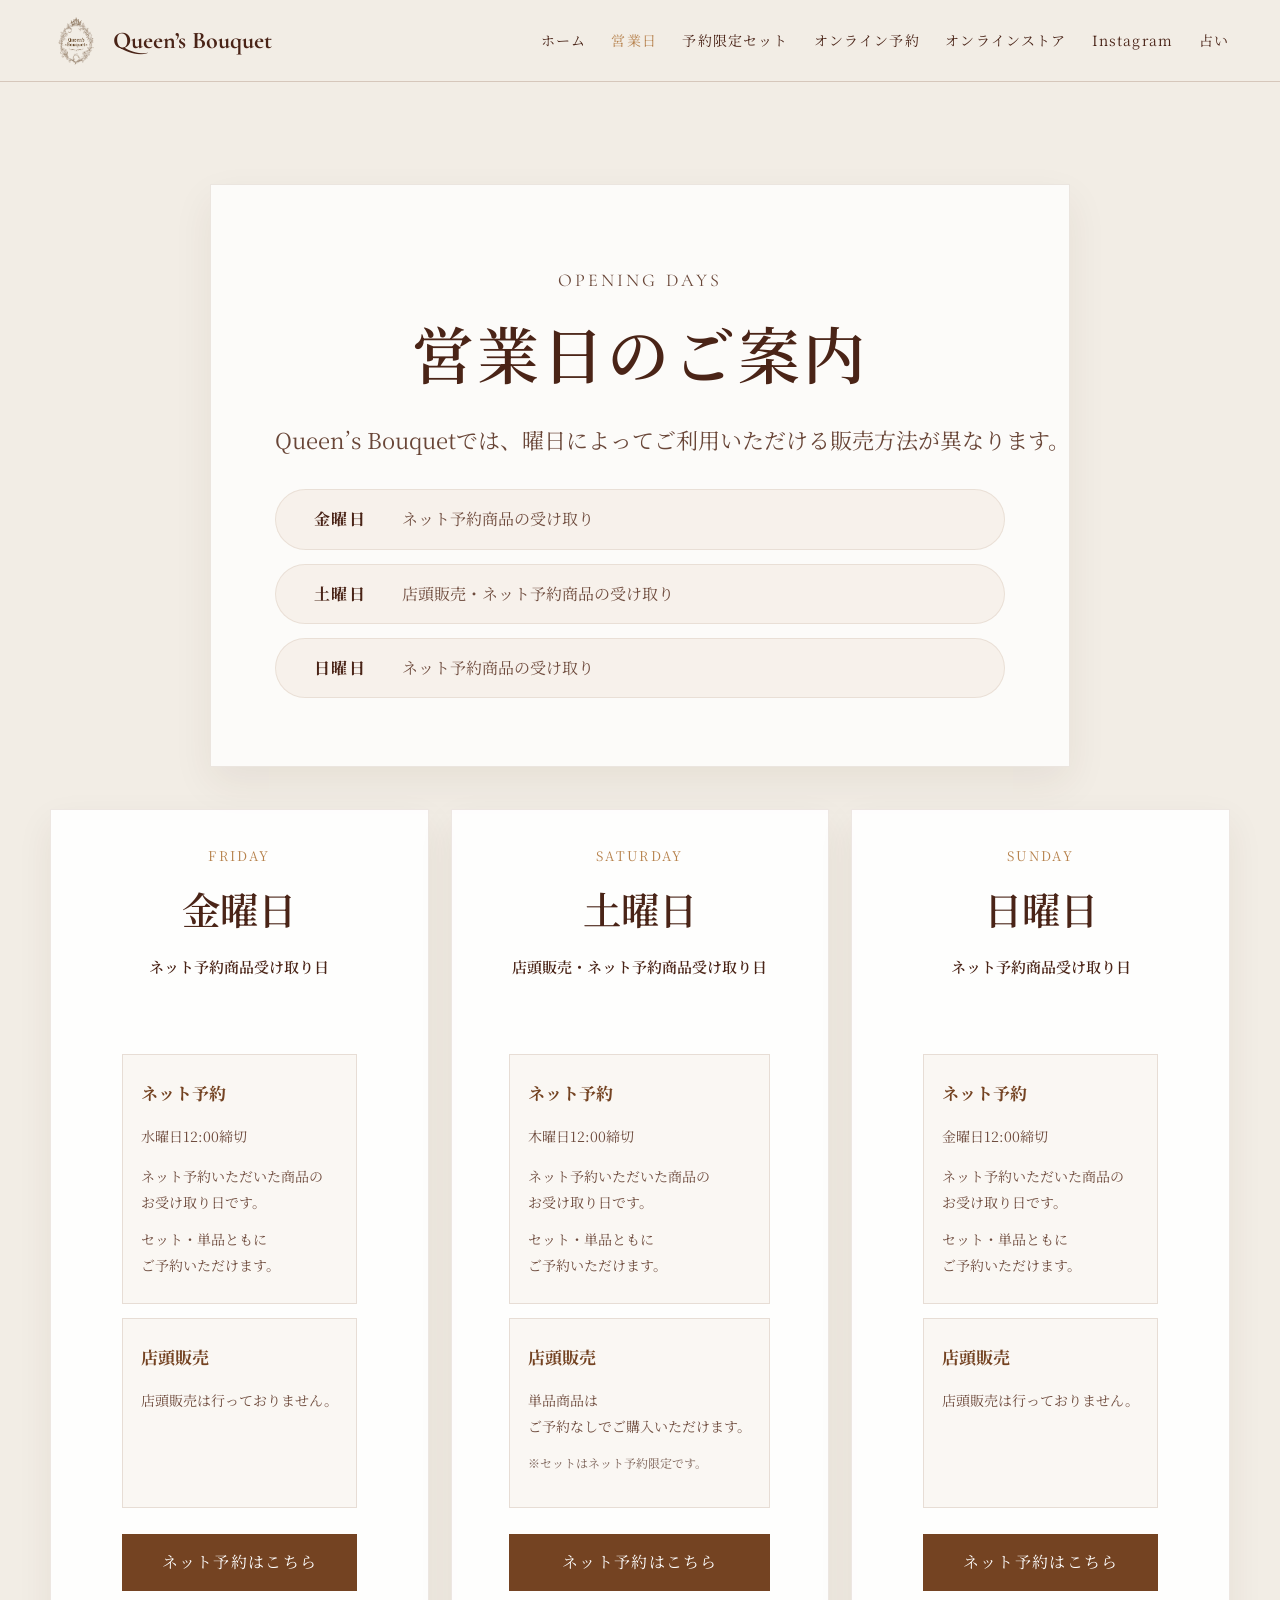
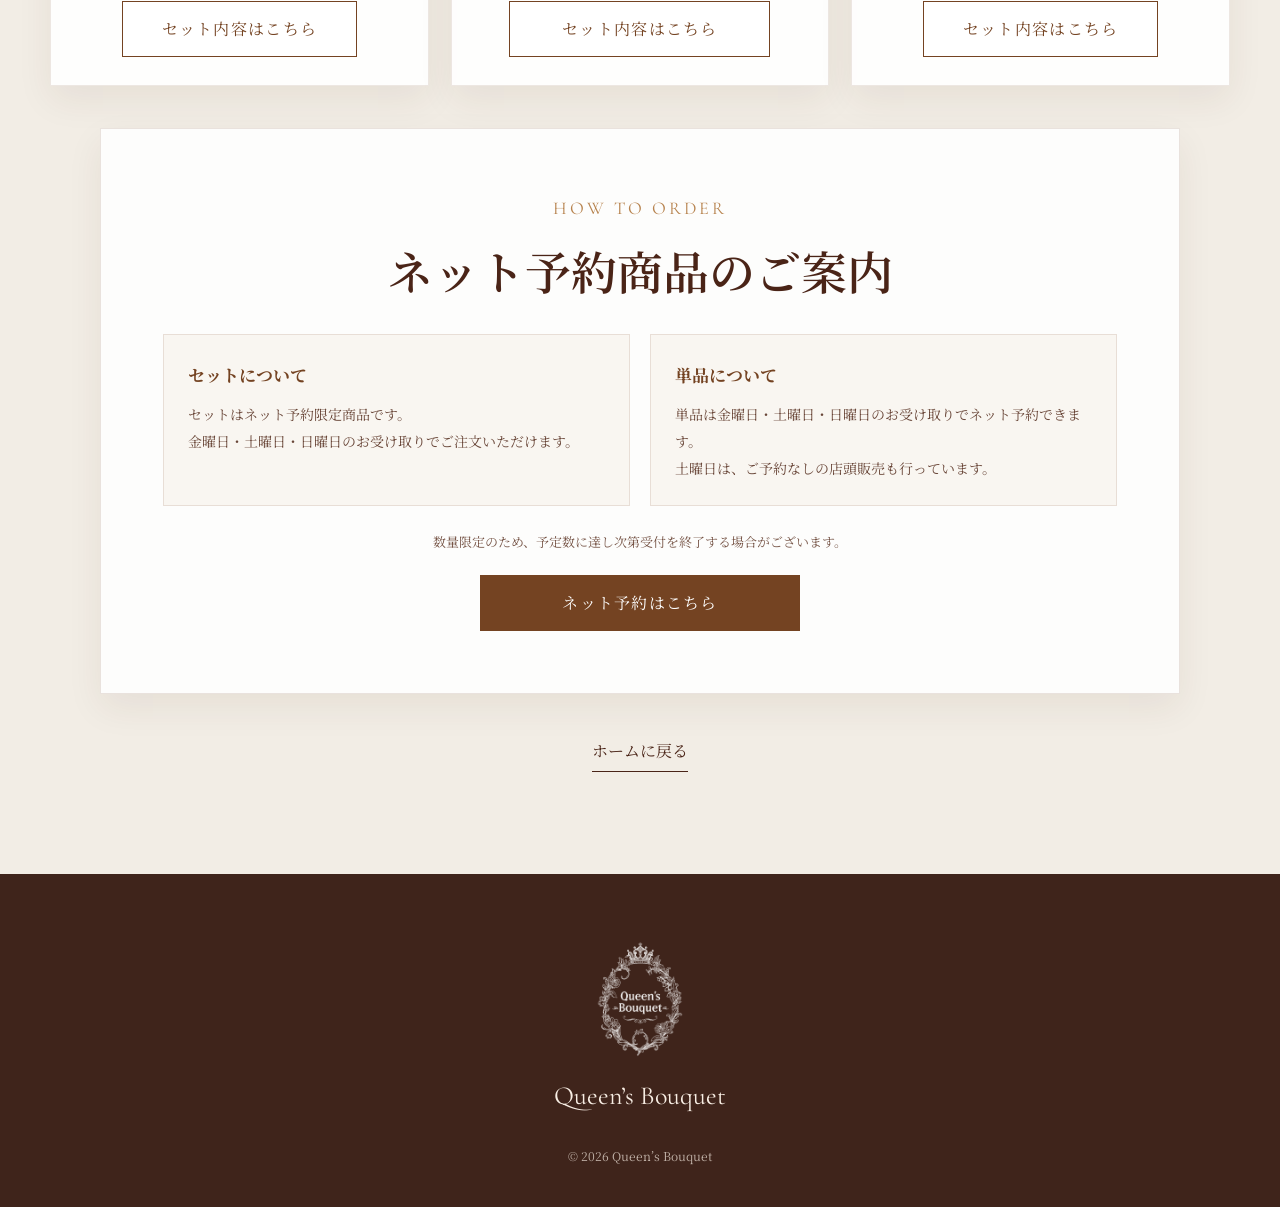
==== business-days.html @ 3c0efb42 "Fix reservation deadlines by day" ====
<!doctype html>
<html lang="ja">
<head>
  <meta charset="utf-8">
  <meta name="viewport" content="width=device-width, initial-scale=1">
  <meta
    name="description"
    content="Queen’s Bouquetの営業日と、曜日ごとの店頭販売・ネット予約商品受け取り方法をご案内します。"
  >
  <title>営業日のご案内｜Queen’s Bouquet</title>

  <link rel="preconnect" href="https://fonts.googleapis.com">
  <link rel="preconnect" href="https://fonts.gstatic.com" crossorigin>
  <link
    href="https://fonts.googleapis.com/css2?family=Cormorant+Garamond:wght@500;600;700&family=Noto+Serif+JP:wght@400;500;600&display=swap"
    rel="stylesheet"
  >
  <link rel="stylesheet" href="style.css">
</head>

<body>
  <header class="site-header">
    <a class="brand" href="index.html#home" aria-label="Queen's Bouquet ホーム">
      <img src="assets/logo.png" alt="Queen's Bouquet ロゴ">
      <span>Queen’s Bouquet</span>
    </a>

    <button
      class="menu-button"
      type="button"
      aria-label="メニューを開く"
      aria-expanded="false"
    >
      <span></span>
      <span></span>
      <span></span>
    </button>

    <nav class="main-nav" aria-label="メインメニュー">
      <a href="index.html#home">ホーム</a>
      <a href="business-days.html" aria-current="page">営業日</a>
      <a href="reservation.html">予約限定セット</a>
      <a href="https://queens-bouquet.take-eats.jp/" target="_blank" rel="noopener">オンライン予約</a>
      <a href="https://queensbouquet.stores.jp/" target="_blank" rel="noopener">オンラインストア</a>
      <a href="https://www.instagram.com/queens__bouquet/" target="_blank" rel="noopener">Instagram</a>
      <a href="index.html#fortune">占い</a>
    </nav>
  </header>

  <main class="business-page business-page-final">
    <section class="business-hero section-shell reveal">
      <p class="eyebrow">Opening Days</p>
      <h1>営業日のご案内</h1>

      <p class="business-lead business-lead-final">
        Queen’s Bouquetでは、曜日によってご利用いただける販売方法が異なります。
      </p>

      <div class="business-overview business-overview-final">
        <p>
          <strong>金曜日</strong>
          <span>ネット予約商品の受け取り</span>
        </p>
        <p>
          <strong>土曜日</strong>
          <span>店頭販売・ネット予約商品の受け取り</span>
        </p>
        <p>
          <strong>日曜日</strong>
          <span>ネット予約商品の受け取り</span>
        </p>
      </div>
    </section>

    <section class="business-cards business-cards-final section-shell">
      <article class="business-card business-card-final reveal">
        <div class="business-card-heading">
          <p class="business-day">FRIDAY</p>
          <h2>金曜日</h2>
          <p class="business-type business-type-final">ネット予約商品受け取り日</p>
        </div>

        <div class="business-card-content">
          <div class="business-method-box">
            <strong>ネット予約</strong>
            <p class="business-box-deadline">水曜日12:00締切</p>
            <p>
              ネット予約いただいた商品の<br>
              お受け取り日です。
            </p>
            <p>
              セット・単品ともに<br>
              ご予約いただけます。
            </p>
          </div>

          <div class="business-method-box">
            <strong>店頭販売</strong>
            <p>店頭販売は行っておりません。</p>
          </div>
        </div>

        <div class="business-card-buttons">
          <a class="button" href="https://queens-bouquet.take-eats.jp/" target="_blank" rel="noopener">
            ネット予約はこちら
          </a>
          <a class="button button-secondary" href="reservation.html">
            セット内容はこちら
          </a>
        </div>
      </article>

      <article class="business-card business-card-final reveal">
        <div class="business-card-heading">
          <p class="business-day">SATURDAY</p>
          <h2>土曜日</h2>
          <p class="business-type business-type-final">店頭販売・ネット予約商品受け取り日</p>
        </div>

        <div class="business-card-content">
          <div class="business-method-box">
            <strong>ネット予約</strong>
            <p class="business-box-deadline">木曜日12:00締切</p>
            <p>
              ネット予約いただいた商品の<br>
              お受け取り日です。
            </p>
            <p>
              セット・単品ともに<br>
              ご予約いただけます。
            </p>
          </div>

          <div class="business-method-box">
            <strong>店頭販売</strong>
            <p>
              単品商品は<br>
              ご予約なしでご購入いただけます。
            </p>
            <p class="business-method-note">※セットはネット予約限定です。</p>
          </div>
        </div>

        <div class="business-card-buttons">
          <a class="button" href="https://queens-bouquet.take-eats.jp/" target="_blank" rel="noopener">
            ネット予約はこちら
          </a>
          <a class="button button-secondary" href="reservation.html">
            セット内容はこちら
          </a>
        </div>
      </article>

      <article class="business-card business-card-final reveal">
        <div class="business-card-heading">
          <p class="business-day">SUNDAY</p>
          <h2>日曜日</h2>
          <p class="business-type business-type-final">ネット予約商品受け取り日</p>
        </div>

        <div class="business-card-content">
          <div class="business-method-box">
            <strong>ネット予約</strong>
            <p class="business-box-deadline">金曜日12:00締切</p>
            <p>
              ネット予約いただいた商品の<br>
              お受け取り日です。
            </p>
            <p>
              セット・単品ともに<br>
              ご予約いただけます。
            </p>
          </div>

          <div class="business-method-box">
            <strong>店頭販売</strong>
            <p>店頭販売は行っておりません。</p>
          </div>
        </div>

        <div class="business-card-buttons">
          <a class="button" href="https://queens-bouquet.take-eats.jp/" target="_blank" rel="noopener">
            ネット予約はこちら
          </a>
          <a class="button button-secondary" href="reservation.html">
            セット内容はこちら
          </a>
        </div>
      </article>
    </section>

    <section class="business-guide section-shell reveal">
      <div class="business-guide-heading">
        <p class="eyebrow">How to Order</p>
        <h2>ネット予約商品のご案内</h2>
      </div>

      <div class="business-guide-grid">
        <div>
          <strong>セットについて</strong>
          <p>
            セットはネット予約限定商品です。<br>
            金曜日・土曜日・日曜日のお受け取りでご注文いただけます。
          </p>
        </div>

        <div>
          <strong>単品について</strong>
          <p>
            単品は金曜日・土曜日・日曜日のお受け取りでネット予約できます。<br>
            土曜日は、ご予約なしの店頭販売も行っています。
          </p>
        </div>
      </div>

      <p class="business-guide-note">
        数量限定のため、予定数に達し次第受付を終了する場合がございます。
      </p>

      <a class="button" href="https://queens-bouquet.take-eats.jp/" target="_blank" rel="noopener">
        ネット予約はこちら
      </a>
    </section>

    <div class="back-home section-shell">
      <a href="index.html#home">ホームに戻る</a>
    </div>
  </main>

  <footer>
    <img src="assets/logo.png" alt="" aria-hidden="true">
    <p>Queen’s Bouquet</p>
    <p class="copyright">© <span id="year"></span> Queen’s Bouquet</p>
  </footer>

  <script src="script.js"></script>
</body>
</html>
---- style.css ----
:root {
  --ink: #4a2417;
  --brown: #744322;
  --gold: #b7834e;
  --cream: #fbf7f0;
  --page: #F2EDE5;
  --rose: #dba596;
  --blue: #6d8290;
  --line: rgba(116, 67, 34, .22);
  --shadow: 0 18px 45px rgba(76, 43, 26, .12);
}

* { box-sizing: border-box; }
html { scroll-behavior: smooth; }
body {
  margin: 0;
  color: var(--ink);
  background: var(--page);
  font-family: "Noto Serif JP", serif;
  line-height: 1.9;
}
img { max-width: 100%; display: block; }
a { color: inherit; }

.site-header {
  position: sticky;
  top: 0;
  z-index: 20;
  height: 82px;
  padding: 0 clamp(18px, 4vw, 68px);
  display: flex;
  align-items: center;
  justify-content: space-between;
  background: rgba(242,237,229,.96);
  border-bottom: 1px solid var(--line);
  backdrop-filter: blur(12px);
}
.brand {
  display: flex;
  align-items: center;
  gap: 12px;
  text-decoration: none;
  font-family: "Cormorant Garamond", serif;
  font-size: 24px;
  font-weight: 700;
}
.brand img { width: 50px; height: 50px; object-fit: contain; }
.main-nav { display: flex; align-items: center; gap: clamp(14px, 2vw, 30px); }
.main-nav a {
  position: relative;
  text-decoration: none;
  font-size: 14px;
  letter-spacing: .08em;
}
.main-nav a::after {
  content: "";
  position: absolute;
  left: 50%; right: 50%; bottom: -9px;
  height: 1px;
  background: var(--gold);
  transition: .25s ease;
}
.main-nav a:hover::after { left: 0; right: 0; }
.menu-button { display: none; border: 0; background: transparent; padding: 8px; }
.menu-button span { display: block; width: 25px; height: 1px; background: var(--ink); margin: 6px 0; }

.hero { background: var(--page); overflow: hidden; }
.hero img { width: 100%; height: auto; }

.section-shell { width: min(1180px, calc(100% - 40px)); margin-inline: auto; }
.decor {
  position: absolute;
  pointer-events: none;
  z-index: 0;
  filter: drop-shadow(0 8px 18px rgba(76, 43, 26, .06));
}

.intro {
  position: relative;
  display: grid;
  grid-template-columns: 1.02fr .98fr;
  gap: clamp(45px, 7vw, 100px);
  align-items: center;
  padding-block: clamp(85px, 10vw, 145px);
}
.intro-photo,
.intro-copy { position: relative; z-index: 1; }
.intro-photo img {
  width: 100%;
  aspect-ratio: 1 / 1;
  object-fit: cover;
  border-radius: 48% 52% 46% 54% / 53% 44% 56% 47%;
  box-shadow: var(--shadow);
}
.intro-decor-1 { width: 34px; left: -6px; top: 112px; }
.intro-decor-2 { width: 34px; right: -4px; top: 118px; }
.intro-decor-3 { width: 34px; right: 40px; bottom: 126px; }


.eyebrow {
  margin: 0 0 12px;
  color: var(--gold);
  font-family: "Cormorant Garamond", serif;
  font-size: 18px;
  letter-spacing: .17em;
  text-transform: uppercase;
}
h1, h2, h3 { margin-top: 0; font-weight: 600; line-height: 1.45; }
h1 { font-size: clamp(34px, 4vw, 58px); letter-spacing: .05em; margin-bottom: 28px; }
.intro-copy p:not(.eyebrow) { color: #694638; font-size: 15px; }
.intro-actions { display: flex; flex-wrap: wrap; gap: 14px 16px; margin-top: 22px; }
.button {
  display: inline-flex;
  align-items: center;
  justify-content: center;
  min-height: 52px;
  padding: 12px 28px;
  border: 1px solid var(--brown);
  background: var(--brown);
  color: #fff;
  text-decoration: none;
  letter-spacing: .08em;
  transition: .25s ease;
}
.button:hover { background: transparent; color: var(--brown); transform: translateY(-2px); }
.button-secondary { background: rgba(255,255,255,.9); color: var(--brown); }
.button-secondary:hover { background: var(--brown); color: #fff; }


.shop-info {
  position: relative;
  padding-block: clamp(85px, 10vw, 140px);
  display: grid;
  grid-template-columns: 1.1fr .9fr;
  gap: clamp(50px, 8vw, 120px);
  align-items: center;
}





.shop-pos { z-index: 0; }
.shop-pos-2a { width: 92px; left: -22px; top: -116px; transform: rotate(-7deg); }
.shop-pos-4a { width: 30px; left: 2%; top: -140px; }
.shop-pos-1a { width: 92px; left: -4%; top: 34px; transform: rotate(-4deg); }
.shop-pos-4b { width: 30px; left: 49%; top: -86px; }
.shop-pos-7 { width: 92px; left: 55%; top: -62px; transform: rotate(5deg); }
.shop-pos-11 { width: 170px; right: -40px; top: -124px; transform: rotate(-4deg); }
.shop-pos-5 { width: 82px; left: -22px; bottom: -92px; }
.shop-pos-4c { width: 28px; left: 13%; bottom: -70px; }
.shop-pos-3 { width: 46px; right: 25%; bottom: -82px; }
.shop-pos-4d { width: 28px; right: 18%; bottom: -58px; }
.shop-pos-2b { width: 90px; right: 9%; bottom: -94px; transform: rotate(4deg); }
.shop-pos-8 { width: 82px; right: -18px; bottom: -72px; transform: rotate(8deg); }

.shop-pos-12a { width: 104px; left: -26px; bottom: -118px; transform: rotate(-6deg); }
.shop-pos-15 { width: 40px; left: 39%; bottom: -34px; transform: rotate(8deg); }

.info-card {
  position: relative;
  z-index: 1;
  padding: clamp(34px, 5vw, 64px);
  border: 1px solid rgba(116, 67, 34, .16);
  background: rgba(255,255,255,.94);
  box-shadow: 0 18px 42px rgba(76, 43, 26, .10);
}
.info-card h2 { font-family: "Cormorant Garamond", "Noto Serif JP", serif; font-size: clamp(36px, 4vw, 54px); margin-bottom: 28px; line-height: 1.22; }
.info-card h2 span { font-family: "Noto Serif JP", serif; font-size: 18px; letter-spacing: .16em; }
dl { margin: 0; }
.shop-details > div {
  display: grid;
  grid-template-columns: 86px minmax(0, 1fr);
  gap: 18px;
  padding: 16px 0;
  border-bottom: 1px solid rgba(116, 67, 34, .13);
}
dt { color: var(--gold); font-size: 13px; letter-spacing: .12em; }
dd { margin: 0; font-size: 15px; color: #5f3d31; }
.schedule-line { display: block; }
.schedule-line + .schedule-line { margin-top: 5px; }
.schedule-line strong { display: inline-block; min-width: 48px; color: var(--ink); font-weight: 600; }
.temporary-note {
  margin: 20px 0 0;
  padding: 13px 15px;
  border-left: 3px solid var(--gold);
  background: rgba(183, 131, 78, .08);
  color: #6d4a3c;
  font-size: 13px;
  line-height: 1.75;
}
.info-actions {
  display: grid;
  grid-template-columns: repeat(2, minmax(0, 1fr));
  gap: 14px;
  margin-top: 24px;
}
.info-actions .button { width: 100%; min-height: 50px; margin: 0; padding-inline: 16px; white-space: nowrap; }
.button-link { background: transparent; color: var(--brown); }
.button-link:hover { background: var(--brown); color: #fff; }

.map-panel {
  position: relative;
  z-index: 1;
  min-height: 520px;
  display: grid;
  align-items: stretch;
}
.map-panel iframe {
  width: 100%;
  min-height: 520px;
  border: 0;
  border-radius: 26px;
  box-shadow: var(--shadow);
}

.fortune-section {
  position: relative;
  padding: clamp(85px, 10vw, 140px) 0;
  background: var(--page);
  border-top: 1px solid rgba(116, 67, 34, .12);
}
.fortune-item { z-index: 0; }
.fi-1 { width: 90px; right: 12%; top: 20px; }
.fi-4 { width: 30px; right: 7%; top: 72px; }
.fi-3 { width: 44px; right: 3%; top: 110px; }
.fi-10 { width: 230px; right: 3%; bottom: 82px; }
.fi-11 { width: 240px; left: 2%; bottom: 74px; }
.fi-12 { width: 92px; left: 2%; bottom: -22px; }
.fi-14 { width: 118px; right: 2%; bottom: 72px; opacity: .78; }
.fi-16 { width: 120px; right: 14%; top: 150px; opacity: .95; }





.section-heading { width: min(820px, calc(100% - 40px)); margin: 0 auto 50px; text-align: center; position: relative; z-index: 1; }
.section-heading h2 { font-size: clamp(28px, 3.4vw, 46px); margin-bottom: 15px; }
.section-heading > p:last-child { color: #765446; }
.fortune-grid { display: grid; grid-template-columns: repeat(2, 1fr); gap: 28px; position: relative; z-index: 1; }
.fortune-card {
  display: grid;
  grid-template-columns: 78px 1fr;
  gap: 25px;
  padding: clamp(28px, 4vw, 46px);
  background: rgba(255,255,255,.88);
  border: 1px solid rgba(116, 67, 34, .12);
  text-decoration: none;
  box-shadow: 0 12px 35px rgba(76,43,26,.07);
  transition: .3s ease;
}
.fortune-card:hover { transform: translateY(-6px); box-shadow: var(--shadow); border-color: var(--gold); }
.fortune-icon { width: 70px; height: 70px; display: grid; place-items: center; border: 1px solid var(--gold); border-radius: 50%; font-size: 30px; color: var(--gold); }
.card-kicker { margin: 0 0 6px; color: var(--gold); font-family: "Cormorant Garamond", serif; font-size: 14px; letter-spacing: .14em; }
.fortune-card h3 { margin-bottom: 12px; font-size: 24px; }
.fortune-card p { color: #755447; font-size: 14px; }
.fortune-card span { font-size: 14px; text-decoration: underline; text-underline-offset: 5px; }

footer { padding: 65px 20px 35px; text-align: center; background: #3f241b; color: #f8eee4; }
footer img { width: 120px; margin: 0 auto 12px; filter: brightness(0) invert(1); opacity: .92; }
footer > p { margin: 4px 0; font-family: "Cormorant Garamond", serif; font-size: 26px; }
.footer-small, footer .copyright { font-family: "Noto Serif JP", serif; font-size: 12px; opacity: .7; }
.copyright { margin-top: 25px !important; }

.reveal { opacity: 0; transform: translateY(24px); transition: opacity .8s ease, transform .8s ease; }
.reveal.is-visible { opacity: 1; transform: translateY(0); }

@media (max-width: 1000px) {
  
}

@media (max-width: 850px) {
  .site-header { height: 70px; }
  .brand span { font-size: 20px; }
  .brand img { width: 42px; height: 42px; }
  .menu-button { display: block; }
  .main-nav {
    position: fixed;
    inset: 70px 0 auto 0;
    display: grid;
    gap: 0;
    background: rgba(242,237,229,.98);
    border-bottom: 1px solid var(--line);
    transform: translateY(-130%);
    opacity: 0;
    transition: .3s ease;
  }
  .main-nav.open { transform: translateY(0); opacity: 1; }
  .main-nav a { padding: 17px 24px; text-align: center; border-top: 1px solid rgba(116,67,34,.10); }
  .main-nav a::after { display: none; }

  .intro, .shop-info { grid-template-columns: 1fr; }
  .intro-copy { order: -1; }
  .intro-decor-1 { left: -6px; top: 84px; width: 72px; }
  .intro-decor-2 { right: -6px; top: 88px; width: 74px; }
  .intro-decor-3 { right: 18px; top: auto; bottom: 128px; width: 28px; }

  .map-panel iframe { min-height: 360px; }

  .fortune-grid { grid-template-columns: 1fr; }
  .shop-pos-2a { width: 70px; left: -10px; top: -90px; }
  .shop-pos-4a { left: 2%; top: -104px; }
  .shop-pos-1a { width: 72px; left: -12px; top: 14px; }
  .shop-pos-4b { left: 47%; top: -54px; }
  .shop-pos-7 { width: 74px; left: 57%; top: -38px; }
  .shop-pos-11 { width: 130px; right: -28px; top: -90px; }
  .shop-pos-5 { width: 64px; left: -8px; bottom: -64px; }
  .shop-pos-4c { left: 16%; bottom: -50px; }
  .shop-pos-3 { right: 28%; bottom: -58px; }
  .shop-pos-4d { right: 19%; bottom: -42px; }
  .shop-pos-2b { width: 68px; right: 8%; bottom: -64px; }
  .shop-pos-8 { width: 64px; right: -8px; bottom: -48px; }
  .fi-1 { width: 72px; right: 12%; top: 20px; }
  .fi-4 { width: 26px; right: 7%; top: 68px; }
  .fi-3 { width: 34px; right: 3%; top: 106px; }
  .fi-10 { width: 170px; right: -28px; bottom: 98px; opacity: .8; }
  .fi-11 { width: 170px; left: -24px; bottom: 90px; opacity: .8; }
}

@media (max-width: 560px) {
  body { line-height: 1.8; }

  /* スマホではメインバナー全体を画面幅に収める */
  .hero { overflow: hidden; }
  .hero img {
    width: 100%;
    max-width: 100%;
    height: auto;
    object-fit: contain;
    display: block;
  }

.section-shell { width: min(100% - 28px, 1180px); }

  .intro { padding-block: 70px; gap: 48px; }
  .intro-actions { flex-direction: column; align-items: flex-start; }
  .intro-actions .button { width: 100%; }
  .decor { opacity: .82; }

  
  .shop-info { padding-block: 70px; }
  .info-card { padding: 30px 22px; }
  .info-actions { grid-template-columns: 1fr; }
  .shop-details > div { grid-template-columns: 72px minmax(0, 1fr); gap: 12px; }
  .map-panel iframe { min-height: 300px; }
  .fortune-item { opacity: .9; }
  .fi-10, .fi-11 { opacity: .42; }

  .fortune-card { grid-template-columns: 1fr; gap: 16px; }
  .fortune-icon { width: 58px; height: 58px; font-size: 25px; }

  /* 占い見出しに重なる右側の花を非表示 */
  .fortune-section .fi-16 { display: none !important; }
}

.shop-pos-1a, .shop-pos-7 { display: none !important; }

.fi-13 { width: 92px; left: 3%; top: 58px; transform: rotate(-12deg); }
.fi-12 { width: 88px; left: 3%; bottom: 112px; transform: rotate(-6deg); }
.fi-16 { width: 104px; right: 7%; top: 122px; opacity: .92; }
.fi-1, .fi-3, .fi-11 { display: none !important; }

@media (max-width: 850px) {
  .intro-decor-1 { width: 28px; left: 4px; top: 88px; }
  .intro-decor-2 { width: 28px; right: 4px; top: 92px; }
  .fi-13 { width: 72px; left: 1%; top: 54px; }
  .fi-12 { width: 68px; left: 1%; bottom: 118px; }
  .fi-16 { width: 82px; right: 4%; top: 118px; }
  .fi-14 { width: 92px; right: -8px; bottom: 72px; opacity: .55; }
}


/* Business days page */
.business-page { padding: clamp(64px, 8vw, 110px) 0; }
.business-hero {
  text-align: center;
  max-width: 860px;
  padding: clamp(42px, 6vw, 68px) clamp(22px, 5vw, 64px);
  background: rgba(255,255,255,.78);
  border: 1px solid rgba(116,67,34,.12);
  box-shadow: 0 16px 38px rgba(76,43,26,.07);
}
.business-hero h1 { margin-bottom: 22px; font-size: clamp(38px, 5vw, 62px); }
.business-hero p { margin: 10px 0; color: #694638; }
.business-lead { font-size: clamp(18px, 2vw, 22px); line-height: 1.9; }
.business-overview {
  display: grid;
  gap: 14px;
  max-width: 620px;
  margin: 28px auto 0;
}
.business-overview p {
  margin: 0;
  padding: 14px 18px;
  background: rgba(183,131,78,.08);
  border: 1px solid rgba(116,67,34,.1);
  border-radius: 999px;
  display: flex;
  justify-content: center;
  gap: 14px;
  flex-wrap: wrap;
  align-items: center;
}
.business-overview strong { color: var(--ink); font-weight: 700; letter-spacing: .08em; }
.business-overview span { color: #6e4b3d; }
.business-cards {
  display: grid;
  grid-template-columns: repeat(2, minmax(0, 1fr));
  gap: 30px;
  max-width: 1080px;
  margin: 42px auto 0;
}
.business-card {
  padding: clamp(34px, 5vw, 50px);
  background: rgba(255,255,255,.92);
  border: 1px solid rgba(116,67,34,.12);
  box-shadow: 0 14px 34px rgba(76,43,26,.07);
  text-align: center;
  min-height: 320px;
  display: flex;
  flex-direction: column;
  justify-content: center;
}
.business-card h2 { margin: 10px 0 12px; font-size: clamp(28px, 3vw, 42px); }
.business-day { margin: 0; color: var(--gold); letter-spacing: .18em; font-size: 13px; }
.business-time { margin: 0 0 10px; font-family: 'Cormorant Garamond', serif; font-size: clamp(30px, 4vw, 52px); line-height: 1.15; color: var(--ink); }
.business-time-small { font-size: clamp(28px, 3.2vw, 42px); }
.business-type { margin: 0; font-size: 18px; font-weight: 600; color: var(--ink); }
.business-copy { margin: 18px 0 0; line-height: 2; color: #6e4b3d; }
.business-card .button { margin: 20px auto 0; }
.business-note {
  max-width: 1080px;
  margin-top: 32px;
  padding: 32px 24px;
  text-align: center;
  border: 1px solid rgba(183,131,78,.22);
  background: rgba(183,131,78,.08);
}
.business-note-title { margin: 0 0 8px; font-weight: 600; color: var(--ink); }
.business-note p { margin: 6px 0; }
.business-note .button { margin-top: 18px; }
.back-home { margin-top: 42px; text-align: center; }
.back-home a { display: inline-block; padding-bottom: 4px; border-bottom: 1px solid currentColor; text-decoration: none; }
.main-nav a[aria-current="page"] { color: var(--gold); }

@media (max-width: 850px) {
  .business-cards { grid-template-columns: 1fr; gap: 22px; }
  .business-card { min-height: auto; }
  .business-overview p { border-radius: 22px; }
}

@media (max-width: 560px) {
  .business-page { padding-top: 40px; }
  .business-hero { padding: 34px 18px; }
  .business-hero br { display: none; }
  .business-overview p { padding: 14px 16px; }
  .business-card { padding: 28px 20px; }
  .business-note { padding: 22px 16px; }
}

/* お取り置きページ */
.reservation-page { padding: 90px 0 120px; }
.reservation-intro { max-width: 920px; text-align: center; }
.reservation-intro h1 { margin-bottom: 28px; }
.reservation-intro > p { max-width: 760px; margin: 12px auto; }
.reservation-summary {
  display: grid;
  grid-template-columns: repeat(2, minmax(0, 1fr));
  gap: 18px;
  margin: 38px auto 28px;
}
.reservation-summary p {
  margin: 0;
  padding: 24px 18px;
  background: rgba(255,255,255,.82);
  border: 1px solid rgba(116,67,34,.15);
  box-shadow: 0 10px 26px rgba(76,43,26,.06);
}
.reservation-important {
  font-weight: 600;
  color: var(--brown);
  font-size: 18px;
}
.reservation-form-wrap { max-width: 920px; margin-top: 54px; }
.reservation-status {
  display: none;
  margin-bottom: 22px;
  padding: 18px 22px;
  border: 1px solid rgba(116,67,34,.2);
  background: rgba(255,255,255,.82);
  text-align: center;
}
.reservation-status.is-open,
.reservation-status.is-closed { display: block; }
.reservation-status.is-open { border-color: rgba(76,116,67,.35); }
.reservation-status.is-closed { border-color: rgba(146,63,49,.35); color: #76372d; }
.hold-form {
  padding: clamp(28px, 6vw, 66px);
  background: rgba(255,255,255,.92);
  border: 1px solid rgba(116,67,34,.18);
  box-shadow: var(--shadow);
}
.form-field { margin-bottom: 28px; }
.contact-field { display: flex; flex-direction: column; }
.contact-field input { margin-top: auto; min-height: 54px; }
.field-note-spacer { visibility: hidden; }

.form-grid-two { display: grid; grid-template-columns: 1fr 1fr; gap: 24px; }
.form-field label,
.product-fieldset legend {
  display: block;
  margin-bottom: 8px;
  font-weight: 600;
  color: var(--ink);
}
.form-field label span,
.product-fieldset legend span { color: #9a4b3f; font-size: 12px; margin-left: 6px; }
.field-note { margin: 0 0 9px; color: #7c6257; font-size: 13px; }
.form-field input,
.form-field select,
.form-field textarea,
.product-row select {
  width: 100%;
  border: 1px solid rgba(116,67,34,.26);
  background: #fff;
  color: var(--ink);
  font: inherit;
  padding: 13px 14px;
  border-radius: 0;
}
.form-field input:focus,
.form-field select:focus,
.form-field textarea:focus,
.product-row select:focus { outline: 2px solid rgba(183,131,78,.35); outline-offset: 2px; }
.product-fieldset {
  margin: 4px 0 30px;
  padding: 0;
  border: 0;
}
.product-row {
  display: grid;
  grid-template-columns: 1fr 130px;
  align-items: center;
  gap: 24px;
  padding: 18px 0;
  border-bottom: 1px dotted rgba(116,67,34,.25);
}
.product-row:first-of-type { border-top: 1px dotted rgba(116,67,34,.25); }
.product-row strong { display: block; font-size: 17px; }
.product-row small { display: block; margin-top: 4px; color: #7c6257; }
.product-row label { display: grid; grid-template-columns: 1fr auto; align-items: center; gap: 9px; }
.product-row em { font-style: normal; }
.form-error { margin: 10px 0 0; color: #9a3f34; font-size: 14px; }
.consent-row { display: flex; align-items: flex-start; gap: 12px; margin: 30px 0 10px; }
.consent-row input { margin-top: 7px; flex: 0 0 auto; }
.reservation-submit { width: 100%; margin-top: 20px; cursor: pointer; font-family: inherit; font-size: 16px; }
.reservation-submit:disabled { opacity: .45; cursor: not-allowed; transform: none; }
.submit-note { margin: 14px 0 0; color: #7c6257; font-size: 13px; text-align: center; }
.honeypot { position: absolute !important; left: -9999px !important; opacity: 0 !important; }
.sr-only { position: absolute; width: 1px; height: 1px; padding: 0; margin: -1px; overflow: hidden; clip: rect(0,0,0,0); white-space: nowrap; border: 0; }
.hold-form.is-closed { opacity: .62; }

@media (max-width: 700px) {
  .reservation-page { padding: 60px 0 90px; }
  .reservation-summary { grid-template-columns: 1fr; }
  .form-grid-two { grid-template-columns: 1fr; gap: 0; }
  .product-row { grid-template-columns: 1fr 105px; gap: 14px; }
  .hold-form { padding: 28px 20px; }
}

/* ========================================
   土曜限定セット案内ページ
======================================== */

.saturday-set-page {
  padding-bottom: 100px;
}

.set-page-hero {
  max-width: 920px;
  padding-top: clamp(70px, 9vw, 125px);
  padding-bottom: clamp(65px, 8vw, 105px);
  text-align: center;
}

.set-page-hero h1 {
  margin-bottom: 24px;
  font-size: clamp(38px, 5vw, 64px);
}

.set-page-lead {
  max-width: 720px;
  margin: 0 auto;
  color: #694638;
  font-size: clamp(17px, 2vw, 21px);
  line-height: 2;
}

.set-page-notice {
  max-width: 760px;
  margin: 38px auto 0;
  padding: 28px 30px;
  border: 1px solid rgba(116, 67, 34, .18);
  border-left: 4px solid var(--gold);
  background: rgba(255, 255, 255, .78);
  text-align: left;
}

.set-page-notice strong {
  display: block;
  margin-bottom: 12px;
  color: var(--brown);
  font-size: 18px;
}

.set-page-notice p {
  margin: 7px 0;
  color: #694638;
  line-height: 1.9;
}

.set-page-actions {
  margin-top: 34px;
}

.set-reservation-button {
  min-width: min(100%, 360px);
}

.set-page-deadline {
  margin: 18px 0 0;
  color: #765446;
  font-size: 13px;
  line-height: 1.85;
}

.set-catalog {
  padding-top: 30px;
  padding-bottom: clamp(75px, 9vw, 125px);
}

.set-catalog-grid {
  display: grid;
  grid-template-columns: repeat(2, minmax(0, 1fr));
  gap: 28px;
}

.reservation-set-card {
  display: flex;
  flex-direction: column;
  padding: clamp(28px, 4vw, 45px);
  border: 1px solid rgba(116, 67, 34, .14);
  background: rgba(255, 255, 255, .9);
  box-shadow: 0 14px 34px rgba(76, 43, 26, .07);
}

.reservation-set-heading {
  padding-bottom: 18px;
  border-bottom: 1px solid rgba(116, 67, 34, .13);
}

.set-card-number {
  margin: 0 0 8px;
  color: var(--gold);
  font-family: "Cormorant Garamond", serif;
  font-size: 13px;
  letter-spacing: .2em;
}

.reservation-set-card h2 {
  margin: 0;
  font-size: clamp(25px, 3vw, 34px);
  line-height: 1.5;
}

.set-price {
  display: grid;
  gap: 7px;
  margin-top: 24px;
  padding: 20px 22px;
  background: rgba(183, 131, 78, .08);
  border-left: 3px solid var(--gold);
}

.single-total {
  width: fit-content;
  color: #8a756c;
  font-size: 14px;
  text-decoration: line-through;
  text-decoration-thickness: 1px;
  text-decoration-color: #8a756c;
}

.set-price strong {
  color: var(--brown);
  font-size: clamp(18px, 2vw, 22px);
  line-height: 1.5;
}

.set-card-description {
  min-height: 0;
  margin: 18px 0 0;
  color: #694638;
  font-size: 14px;
  line-height: 1.9;
}

.set-contents {
  margin-top: 24px;
}

.set-contents-title {
  margin: 0 0 12px;
  color: var(--ink);
  font-size: 14px;
  font-weight: 600;
}

.set-contents ul {
  margin: 0;
  padding-left: 1.4em;
}

.set-contents li {
  margin: 9px 0;
  color: #694638;
  font-size: 14px;
  line-height: 1.85;
}

.single-price-section {
  padding-bottom: clamp(75px, 9vw, 120px);
}

.single-price-box {
  max-width: 760px;
  margin: 0 auto;
  padding: clamp(34px, 6vw, 62px);
  background: rgba(255, 255, 255, .88);
  border: 1px solid rgba(116, 67, 34, .14);
  text-align: center;
  box-shadow: 0 14px 34px rgba(76, 43, 26, .07);
}

.single-price-box h2 {
  margin-bottom: 28px;
  font-size: clamp(30px, 4vw, 46px);
}

.single-price-list {
  max-width: 520px;
  margin: 0 auto;
  border-top: 1px solid rgba(116, 67, 34, .15);
}

.single-price-list p {
  display: flex;
  align-items: center;
  justify-content: space-between;
  gap: 25px;
  margin: 0;
  padding: 15px 4px;
  border-bottom: 1px solid rgba(116, 67, 34, .15);
}

.single-price-list span {
  text-align: left;
}

.single-price-list strong {
  flex: 0 0 auto;
  color: var(--brown);
}

.single-price-note {
  margin: 24px 0 0;
  color: #765446;
  font-size: 14px;
}

.set-bottom-cta {
  padding: clamp(65px, 8vw, 105px) 20px;
  background: rgba(255, 255, 255, .7);
  border-top: 1px solid rgba(116, 67, 34, .13);
  border-bottom: 1px solid rgba(116, 67, 34, .13);
  text-align: center;
}

.set-bottom-cta h2 {
  margin-bottom: 18px;
  font-size: clamp(30px, 4vw, 48px);
}

.set-bottom-cta p:not(.eyebrow):not(.set-page-deadline) {
  margin-bottom: 28px;
  color: #694638;
}

.saturday-set-page .back-home {
  margin-top: 55px;
}

@media (max-width: 850px) {
  .set-catalog-grid {
    grid-template-columns: 1fr;
  }
}

@media (max-width: 560px) {
  .saturday-set-page {
    padding-bottom: 75px;
  }

  .set-page-hero {
    padding-top: 52px;
    padding-bottom: 65px;
  }

  .set-page-notice {
    padding: 22px 18px;
  }

  .set-page-notice strong {
    font-size: 16px;
  }

  .reservation-set-card {
    padding: 27px 20px;
  }

  .set-price {
    padding: 18px 16px;
  }

  .single-price-box {
    padding: 32px 20px;
  }

  .single-price-list p {
    gap: 16px;
  }

  .set-reservation-button {
    width: 100%;
    min-width: 0;
  }
}

/* ========================================
   営業日ページ：金・土・日の3日表示
   style.cssの一番下へ追加
======================================== */

.business-overview-three {
  max-width: 760px;
}

.business-cards-three {
  grid-template-columns: repeat(3, minmax(0, 1fr));
  max-width: 1180px;
  align-items: stretch;
}

.business-cards-three .business-card {
  min-height: 560px;
  justify-content: flex-start;
}

.business-card-saturday {
  border-color: rgba(183, 131, 78, .34);
  box-shadow: 0 18px 42px rgba(76, 43, 26, .11);
}

.business-tag-list {
  display: flex;
  justify-content: center;
  flex-wrap: wrap;
  gap: 8px;
  margin: 18px 0 0;
}

.business-tag-list span {
  display: inline-flex;
  align-items: center;
  justify-content: center;
  min-width: 76px;
  padding: 7px 13px;
  border: 1px solid rgba(183, 131, 78, .28);
  border-radius: 999px;
  background: rgba(183, 131, 78, .08);
  color: var(--brown);
  font-size: 13px;
}

.business-attention {
  margin: 18px 0 0;
  padding: 13px 14px;
  border-left: 3px solid var(--gold);
  background: rgba(183, 131, 78, .08);
  color: #694638;
  font-size: 13px;
  line-height: 1.8;
}

.business-deadline {
  margin: 18px 0 0;
  color: var(--gold);
  font-size: 13px;
  font-weight: 600;
  letter-spacing: .08em;
}

.business-cards-three .business-card > .button {
  width: 100%;
  margin-top: auto;
}

.saturday-use-box {
  display: grid;
  gap: 12px;
  margin-top: 22px;
  text-align: left;
}

.saturday-use-box > div {
  padding: 16px;
  border: 1px solid rgba(116, 67, 34, .13);
  background: rgba(183, 131, 78, .06);
}

.saturday-use-box strong {
  display: block;
  margin-bottom: 5px;
  color: var(--brown);
}

.saturday-use-box p {
  margin: 0;
  color: #694638;
  font-size: 13px;
  line-height: 1.8;
}

.business-card-actions {
  display: grid;
  gap: 10px;
  margin-top: auto;
}

.business-card-actions .button {
  width: 100%;
  margin: 0;
  padding-inline: 14px;
}

.business-guide {
  max-width: 1080px;
  margin-top: 42px;
  padding: clamp(34px, 6vw, 62px);
  border: 1px solid rgba(116, 67, 34, .14);
  background: rgba(255, 255, 255, .88);
  text-align: center;
  box-shadow: 0 14px 34px rgba(76, 43, 26, .07);
}

.business-guide-heading h2 {
  margin-bottom: 30px;
  font-size: clamp(29px, 4vw, 46px);
}

.business-guide-grid {
  display: grid;
  grid-template-columns: repeat(2, minmax(0, 1fr));
  gap: 20px;
  text-align: left;
}

.business-guide-grid > div {
  padding: 24px;
  border: 1px solid rgba(116, 67, 34, .13);
  background: rgba(183, 131, 78, .06);
}

.business-guide-grid strong {
  display: block;
  margin-bottom: 10px;
  color: var(--brown);
  font-size: 17px;
}

.business-guide-grid p {
  margin: 0;
  color: #694638;
  font-size: 14px;
  line-height: 1.9;
}

.business-guide-note {
  margin: 24px 0 20px;
  color: #765446;
  font-size: 13px;
}

.business-guide > .button {
  min-width: min(100%, 320px);
}

@media (max-width: 1050px) {
  .business-cards-three {
    grid-template-columns: 1fr;
    max-width: 760px;
  }

  .business-cards-three .business-card {
    min-height: auto;
  }

  .business-cards-three .business-card > .button,
  .business-card-actions {
    margin-top: 24px;
  }
}

@media (max-width: 700px) {
  .business-guide-grid {
    grid-template-columns: 1fr;
  }

  .business-guide {
    padding: 30px 20px;
  }
}
ライブラリ
/
business-days-aligned-style.css


/* ========================================
   営業日ページ：3カード整列版
   style.cssの一番下へ追加
======================================== */

.business-lead {
  max-width: 760px;
  margin: 0 auto;
  text-wrap: balance;
}

.business-lead-break {
  display: none;
}

.business-overview-three {
  max-width: 760px;
}

.business-cards-three {
  grid-template-columns: repeat(3, minmax(0, 1fr));
  max-width: 1180px;
  align-items: stretch;
}

.business-cards-three .business-card {
  display: grid;
  grid-template-rows: auto 1fr auto;
  min-height: 650px;
  padding: clamp(32px, 4vw, 46px);
  justify-content: initial;
}

.business-card-top {
  min-height: 245px;
}

.business-card-body {
  display: flex;
  flex-direction: column;
}

.business-card-footer {
  margin-top: 26px;
}

.business-card-footer .button {
  width: 100%;
  margin: 0;
}

.business-card-saturday {
  border-color: rgba(183, 131, 78, .34);
  box-shadow: 0 18px 42px rgba(76, 43, 26, .11);
}

.business-tag-list {
  display: flex;
  justify-content: center;
  flex-wrap: wrap;
  gap: 8px;
  margin: 18px 0 0;
}

.business-tag-list span {
  display: inline-flex;
  align-items: center;
  justify-content: center;
  min-width: 76px;
  padding: 7px 13px;
  border: 1px solid rgba(183, 131, 78, .28);
  border-radius: 999px;
  background: rgba(183, 131, 78, .08);
  color: var(--brown);
  font-size: 13px;
}

.business-attention {
  margin: 18px 0 0;
  padding: 13px 14px;
  border-left: 3px solid var(--gold);
  background: rgba(183, 131, 78, .08);
  color: #694638;
  font-size: 13px;
  line-height: 1.8;
}

.business-deadline {
  margin: 18px 0 0;
  color: var(--gold);
  font-size: 13px;
  font-weight: 600;
  letter-spacing: .08em;
}

.saturday-use-box {
  display: grid;
  gap: 12px;
  margin-top: 0;
  text-align: left;
}

.saturday-use-box > div {
  padding: 16px;
  border: 1px solid rgba(116, 67, 34, .13);
  background: rgba(183, 131, 78, .06);
}

.saturday-use-box strong {
  display: block;
  margin-bottom: 5px;
  color: var(--brown);
}

.saturday-use-box p {
  margin: 0;
  color: #694638;
  font-size: 13px;
  line-height: 1.8;
}

.business-card-actions {
  display: grid;
  gap: 10px;
}

.business-card-actions .button {
  width: 100%;
  margin: 0;
  padding-inline: 14px;
}

.business-guide {
  max-width: 1080px;
  margin-top: 42px;
  padding: clamp(34px, 6vw, 62px);
  border: 1px solid rgba(116, 67, 34, .14);
  background: rgba(255, 255, 255, .88);
  text-align: center;
  box-shadow: 0 14px 34px rgba(76, 43, 26, .07);
}

.business-guide-heading h2 {
  margin-bottom: 30px;
  font-size: clamp(29px, 4vw, 46px);
}

.business-guide-grid {
  display: grid;
  grid-template-columns: repeat(2, minmax(0, 1fr));
  gap: 20px;
  text-align: left;
}

.business-guide-grid > div {
  padding: 24px;
  border: 1px solid rgba(116, 67, 34, .13);
  background: rgba(183, 131, 78, .06);
}

.business-guide-grid strong {
  display: block;
  margin-bottom: 10px;
  color: var(--brown);
  font-size: 17px;
}

.business-guide-grid p {
  margin: 0;
  color: #694638;
  font-size: 14px;
  line-height: 1.9;
}

.business-guide-note {
  margin: 24px 0 20px;
  color: #765446;
  font-size: 13px;
}

.business-guide > .button {
  min-width: min(100%, 320px);
}

@media (max-width: 1050px) {
  .business-cards-three {
    grid-template-columns: 1fr;
    max-width: 760px;
  }

  .business-cards-three .business-card {
    min-height: auto;
  }

  .business-card-top {
    min-height: 0;
  }
}

@media (max-width: 700px) {
  .business-lead-break {
    display: initial;
  }

  .business-guide-grid {
    grid-template-columns: 1fr;
  }

  .business-guide {
    padding: 30px 20px;
  }
}
/* ネット予約限定セットの見出しをPCでは1行表示 */
@media (min-width: 851px) {
  .set-page-hero h1 {
    white-space: nowrap;
    font-size: clamp(34px, 4.2vw, 58px);
  }
}

@media (max-width: 850px) {
  .set-page-hero h1 {
    white-space: normal;
  }
}
ライブラリ
/
business-days-final-aligned-style.css


/* ========================================
   営業日ページ 最終整列
   style.cssの一番下へ追加
======================================== */

.business-lead-one-line {
  max-width: none;
  white-space: nowrap;
}

.business-overview-three {
  max-width: 760px;
}

.business-overview-three p {
  display: grid;
  grid-template-columns: 92px 1fr;
  gap: 14px;
  align-items: center;
  border-radius: 20px;
  text-align: left;
}

.business-overview-three strong {
  text-align: center;
}

.business-cards-three {
  grid-template-columns: repeat(3, minmax(0, 1fr));
  max-width: 1180px;
  align-items: stretch;
}

.business-cards-three .business-card {
  display: grid;
  grid-template-rows: 210px 1fr auto;
  min-height: 610px;
  padding: clamp(30px, 3.4vw, 44px);
  justify-content: initial;
}

.business-card-top {
  display: flex;
  flex-direction: column;
  align-items: center;
}

.business-card-top h2 {
  margin-bottom: 18px;
}

.business-type-one-line {
  white-space: nowrap;
  font-size: clamp(15px, 1.3vw, 18px);
}

.business-card-body {
  display: flex;
  flex-direction: column;
}

.business-card-body .business-copy {
  min-height: 106px;
  margin-top: 0;
}

.business-deadline {
  margin: 10px 0 0;
  color: var(--gold);
  font-size: 13px;
  font-weight: 600;
  letter-spacing: .08em;
}

.business-attention {
  min-height: 58px;
  margin: 22px 0 0;
  padding: 13px 14px;
  border-left: 3px solid var(--gold);
  background: rgba(183, 131, 78, .08);
  color: #694638;
  font-size: 13px;
  line-height: 1.8;
}

.business-attention-placeholder {
  visibility: hidden;
}

.business-card-footer {
  display: grid;
  gap: 10px;
  margin-top: 28px;
}

.business-card-footer .button {
  width: 100%;
  margin: 0;
  min-height: 50px;
}

.business-card-saturday {
  border-color: rgba(183, 131, 78, .34);
  box-shadow: 0 18px 42px rgba(76, 43, 26, .11);
}

.business-guide {
  max-width: 1080px;
  margin-top: 42px;
  padding: clamp(34px, 6vw, 62px);
  border: 1px solid rgba(116, 67, 34, .14);
  background: rgba(255, 255, 255, .88);
  text-align: center;
  box-shadow: 0 14px 34px rgba(76, 43, 26, .07);
}

.business-guide-heading h2 {
  margin-bottom: 30px;
  font-size: clamp(29px, 4vw, 46px);
}

.business-guide-grid {
  display: grid;
  grid-template-columns: repeat(2, minmax(0, 1fr));
  gap: 20px;
  text-align: left;
}

.business-guide-grid > div {
  padding: 24px;
  border: 1px solid rgba(116, 67, 34, .13);
  background: rgba(183, 131, 78, .06);
}

.business-guide-grid strong {
  display: block;
  margin-bottom: 10px;
  color: var(--brown);
  font-size: 17px;
}

.business-guide-grid p {
  margin: 0;
  color: #694638;
  font-size: 14px;
  line-height: 1.9;
}

.business-guide-note {
  margin: 24px 0 20px;
  color: #765446;
  font-size: 13px;
}

.business-guide > .button {
  min-width: min(100%, 320px);
}

@media (max-width: 1050px) {
  .business-lead-one-line {
    white-space: normal;
  }

  .business-cards-three {
    grid-template-columns: 1fr;
    max-width: 760px;
  }

  .business-cards-three .business-card {
    grid-template-rows: auto auto auto;
    min-height: auto;
  }

  .business-card-top,
  .business-card-body .business-copy,
  .business-attention {
    min-height: 0;
  }

  .business-attention-placeholder {
    display: none;
  }

  .business-type-one-line {
    white-space: normal;
  }
}

@media (max-width: 700px) {
  .business-overview-three p {
    grid-template-columns: 1fr;
    gap: 4px;
    text-align: center;
  }

  .business-guide-grid {
    grid-template-columns: 1fr;
  }

  .business-guide {
    padding: 30px 20px;
  }
}
ライブラリ
/
business-days-card-fixed-style.css


/* ========================================
   営業日ページ 3カード最終調整
   style.cssの一番下へ追加
======================================== */

.business-lead-one-line {
  max-width: none;
  white-space: nowrap;
}

.business-overview-three {
  max-width: 760px;
}

.business-overview-three p {
  display: grid;
  grid-template-columns: 92px 1fr;
  gap: 14px;
  align-items: center;
  border-radius: 20px;
  text-align: left;
}

.business-overview-three strong {
  text-align: center;
}

.business-cards-three {
  grid-template-columns: repeat(3, minmax(0, 1fr));
  max-width: 1180px;
  align-items: stretch;
}

.business-cards-three .business-card {
  display: grid;
  grid-template-rows: 230px 1fr auto;
  min-height: 650px;
  padding: clamp(30px, 3.4vw, 44px);
  justify-content: initial;
}

.business-card-top {
  display: flex;
  flex-direction: column;
  align-items: center;
  justify-content: flex-start;
}

.business-card-top .business-day {
  margin-bottom: 14px;
}

.business-card-top h2 {
  margin-bottom: 22px;
}

.business-type-one-line {
  margin: 0;
  white-space: nowrap;
  font-size: clamp(14px, 1.15vw, 17px);
  line-height: 1.65;
}

.business-card-body {
  display: grid;
  grid-template-rows: 150px 34px 60px;
  align-content: start;
}

.business-copy-fixed {
  display: flex;
  flex-direction: column;
  justify-content: flex-start;
  gap: 2px;
  min-height: 150px;
  margin: 0;
  color: #6e4b3d;
  font-size: 14px !important;
  line-height: 1.85;
  text-align: center;
}

.business-copy-fixed span {
  display: block;
}

.business-deadline {
  margin: 0;
  align-self: start;
  color: var(--gold);
  font-size: 13px;
  font-weight: 600;
  letter-spacing: .08em;
}

.business-attention {
  min-height: 58px;
  margin: 0;
  padding: 13px 14px;
  border-left: 3px solid var(--gold);
  background: rgba(183, 131, 78, .08);
  color: #694638;
  font-size: 13px;
  line-height: 1.8;
}

.business-attention-placeholder {
  visibility: hidden;
}

.business-card-footer {
  display: grid;
  gap: 10px;
  margin-top: 28px;
}

.business-card-footer .button {
  width: 100%;
  min-height: 50px;
  margin: 0;
}

.business-card-saturday {
  border-color: rgba(183, 131, 78, .34);
  box-shadow: 0 18px 42px rgba(76, 43, 26, .11);
}

.business-guide {
  max-width: 1080px;
  margin-top: 42px;
  padding: clamp(34px, 6vw, 62px);
  border: 1px solid rgba(116, 67, 34, .14);
  background: rgba(255, 255, 255, .88);
  text-align: center;
  box-shadow: 0 14px 34px rgba(76, 43, 26, .07);
}

.business-guide-heading h2 {
  margin-bottom: 30px;
  font-size: clamp(29px, 4vw, 46px);
}

.business-guide-grid {
  display: grid;
  grid-template-columns: repeat(2, minmax(0, 1fr));
  gap: 20px;
  text-align: left;
}

.business-guide-grid > div {
  padding: 24px;
  border: 1px solid rgba(116, 67, 34, .13);
  background: rgba(183, 131, 78, .06);
}

.business-guide-grid strong {
  display: block;
  margin-bottom: 10px;
  color: var(--brown);
  font-size: 17px;
}

.business-guide-grid p {
  margin: 0;
  color: #694638;
  font-size: 14px;
  line-height: 1.9;
}

.business-guide-note {
  margin: 24px 0 20px;
  color: #765446;
  font-size: 13px;
}

.business-guide > .button {
  min-width: min(100%, 320px);
}

@media (max-width: 1050px) {
  .business-lead-one-line {
    white-space: normal;
  }

  .business-cards-three {
    grid-template-columns: 1fr;
    max-width: 760px;
  }

  .business-cards-three .business-card {
    grid-template-rows: auto auto auto;
    min-height: auto;
  }

  .business-card-body {
    grid-template-rows: auto auto auto;
    gap: 18px;
  }

  .business-copy-fixed,
  .business-attention {
    min-height: 0;
  }

  .business-attention-placeholder {
    display: none;
  }

  .business-type-one-line {
    white-space: normal;
  }
}

@media (max-width: 700px) {
  .business-overview-three p {
    grid-template-columns: 1fr;
    gap: 4px;
    text-align: center;
  }

  .business-guide-grid {
    grid-template-columns: 1fr;
  }

  .business-guide {
    padding: 30px 20px;
  }
}
ライブラリ
/
business-days-methods-style.css


/* ========================================
   営業日ページ：ネット予約・店頭販売表示
   style.cssの一番下へ追加
======================================== */

.business-lead-one-line {
  max-width: none;
  white-space: nowrap;
}

.business-overview-three {
  max-width: 760px;
}

.business-overview-three p {
  display: grid;
  grid-template-columns: 92px 1fr;
  gap: 14px;
  align-items: center;
  border-radius: 20px;
  text-align: left;
}

.business-overview-three strong {
  text-align: center;
}

.business-cards-three {
  grid-template-columns: repeat(3, minmax(0, 1fr));
  max-width: 1180px;
  align-items: stretch;
}

.business-cards-three .business-card {
  display: grid;
  grid-template-rows: 230px 1fr auto;
  min-height: 780px;
  padding: clamp(30px, 3.4vw, 44px);
  justify-content: initial;
}

.business-card-top {
  display: flex;
  flex-direction: column;
  align-items: center;
  justify-content: flex-start;
}

.business-card-top .business-day {
  margin-bottom: 14px;
}

.business-card-top h2 {
  margin-bottom: 22px;
}

.business-type-one-line {
  margin: 0;
  white-space: nowrap;
  font-size: clamp(14px, 1.15vw, 17px);
  line-height: 1.65;
}

.business-card-body {
  display: flex;
  flex-direction: column;
}

.business-method-block {
  min-height: 190px;
  padding: 22px 18px;
  border: 1px solid rgba(116, 67, 34, .13);
  background: rgba(183, 131, 78, .06);
  text-align: left;
}

.business-method-block strong {
  display: block;
  margin-bottom: 12px;
  color: var(--brown);
  font-size: 17px;
}

.business-method-block p {
  margin: 0;
  color: #6e4b3d;
  font-size: 14px;
  line-height: 1.85;
}

.business-method-block p + p {
  margin-top: 12px;
}

.business-method-store {
  min-height: 190px;
  margin-top: 14px;
}

.business-method-note {
  font-size: 12px !important;
  color: #7c6257 !important;
}

.business-deadline {
  margin: 18px 0 0;
  color: var(--gold);
  font-size: 13px;
  font-weight: 600;
  letter-spacing: .08em;
}

.business-attention {
  min-height: 58px;
  margin: 18px 0 0;
  padding: 13px 14px;
  border-left: 3px solid var(--gold);
  background: rgba(183, 131, 78, .08);
  color: #694638;
  font-size: 13px;
  line-height: 1.8;
}

.business-attention-placeholder {
  visibility: hidden;
}

.business-card-footer {
  display: grid;
  gap: 10px;
  margin-top: 28px;
}

.business-card-footer .button {
  width: 100%;
  min-height: 50px;
  margin: 0;
}

.business-card-saturday {
  border-color: rgba(183, 131, 78, .34);
  box-shadow: 0 18px 42px rgba(76, 43, 26, .11);
}

.business-guide {
  max-width: 1080px;
  margin-top: 42px;
  padding: clamp(34px, 6vw, 62px);
  border: 1px solid rgba(116, 67, 34, .14);
  background: rgba(255, 255, 255, .88);
  text-align: center;
  box-shadow: 0 14px 34px rgba(76, 43, 26, .07);
}

.business-guide-heading h2 {
  margin-bottom: 30px;
  font-size: clamp(29px, 4vw, 46px);
}

.business-guide-grid {
  display: grid;
  grid-template-columns: repeat(2, minmax(0, 1fr));
  gap: 20px;
  text-align: left;
}

.business-guide-grid > div {
  padding: 24px;
  border: 1px solid rgba(116, 67, 34, .13);
  background: rgba(183, 131, 78, .06);
}

.business-guide-grid strong {
  display: block;
  margin-bottom: 10px;
  color: var(--brown);
  font-size: 17px;
}

.business-guide-grid p {
  margin: 0;
  color: #694638;
  font-size: 14px;
  line-height: 1.9;
}

.business-guide-note {
  margin: 24px 0 20px;
  color: #765446;
  font-size: 13px;
}

.business-guide > .button {
  min-width: min(100%, 320px);
}

@media (min-width: 1051px) {
  .business-cards-three .business-card:not(.business-card-saturday)
  .business-method-block {
    min-height: 394px;
  }
}

@media (max-width: 1050px) {
  .business-lead-one-line {
    white-space: normal;
  }

  .business-cards-three {
    grid-template-columns: 1fr;
    max-width: 760px;
  }

  .business-cards-three .business-card {
    grid-template-rows: auto auto auto;
    min-height: auto;
  }

  .business-method-block,
  .business-method-store {
    min-height: 0;
  }

  .business-attention-placeholder {
    display: none;
  }

  .business-type-one-line {
    white-space: normal;
  }
}

@media (max-width: 700px) {
  .business-overview-three p {
    grid-template-columns: 1fr;
    gap: 4px;
    text-align: center;
  }

  .business-guide-grid {
    grid-template-columns: 1fr;
  }

  .business-guide {
    padding: 30px 20px;
  }
}
ライブラリ
/
business-days-equal-boxes-style.css


/* ========================================
   営業日ページ：3カード完全整列
   style.cssの一番下へ追加
======================================== */

.business-lead-one-line {
  max-width: none;
  white-space: nowrap;
}

.business-overview-three {
  max-width: 760px;
}

.business-overview-three p {
  display: grid;
  grid-template-columns: 92px 1fr;
  gap: 14px;
  align-items: center;
  border-radius: 20px;
  text-align: left;
}

.business-overview-three strong {
  text-align: center;
}

.business-cards-three {
  grid-template-columns: repeat(3, minmax(0, 1fr));
  max-width: 1180px;
  align-items: stretch;
}

.business-cards-three .business-card {
  display: grid;
  grid-template-rows: 230px 1fr auto;
  min-height: 790px;
  padding: clamp(30px, 3.4vw, 44px);
  justify-content: initial;
}

.business-card-top {
  display: flex;
  flex-direction: column;
  align-items: center;
  justify-content: flex-start;
}

.business-card-top .business-day {
  margin-bottom: 14px;
}

.business-card-top h2 {
  margin-bottom: 22px;
}

.business-type-one-line {
  margin: 0;
  white-space: nowrap;
  font-size: clamp(14px, 1.15vw, 17px);
  line-height: 1.65;
}

.business-card-body {
  display: flex;
  flex-direction: column;
}

.business-method-block {
  min-height: 190px;
  padding: 22px 18px;
  border: 1px solid rgba(116, 67, 34, .13);
  background: rgba(183, 131, 78, .06);
  text-align: left;
}

.business-method-block strong {
  display: block;
  margin-bottom: 12px;
  color: var(--brown);
  font-size: 17px;
}

.business-method-block p {
  margin: 0;
  color: #6e4b3d;
  font-size: 14px;
  line-height: 1.85;
}

.business-method-block p + p {
  margin-top: 12px;
}

.business-method-store {
  min-height: 190px;
  margin-top: 14px;
}

.business-method-closed {
  display: flex;
  flex-direction: column;
  justify-content: center;
}

.business-method-closed strong {
  margin-bottom: 14px;
}

.business-method-note {
  font-size: 12px !important;
  color: #7c6257 !important;
}

.business-deadline {
  margin: 18px 0 0;
  color: var(--gold);
  font-size: 13px;
  font-weight: 600;
  letter-spacing: .08em;
  text-align: center;
}

.business-card-footer {
  display: grid;
  gap: 10px;
  margin-top: 28px;
}

.business-card-footer .button {
  width: 100%;
  min-height: 50px;
  margin: 0;
}

.business-card-saturday {
  border-color: rgba(183, 131, 78, .34);
  box-shadow: 0 18px 42px rgba(76, 43, 26, .11);
}

.business-guide {
  max-width: 1080px;
  margin-top: 42px;
  padding: clamp(34px, 6vw, 62px);
  border: 1px solid rgba(116, 67, 34, .14);
  background: rgba(255, 255, 255, .88);
  text-align: center;
  box-shadow: 0 14px 34px rgba(76, 43, 26, .07);
}

.business-guide-heading h2 {
  margin-bottom: 30px;
  font-size: clamp(29px, 4vw, 46px);
}

.business-guide-grid {
  display: grid;
  grid-template-columns: repeat(2, minmax(0, 1fr));
  gap: 20px;
  text-align: left;
}

.business-guide-grid > div {
  padding: 24px;
  border: 1px solid rgba(116, 67, 34, .13);
  background: rgba(183, 131, 78, .06);
}

.business-guide-grid strong {
  display: block;
  margin-bottom: 10px;
  color: var(--brown);
  font-size: 17px;
}

.business-guide-grid p {
  margin: 0;
  color: #694638;
  font-size: 14px;
  line-height: 1.9;
}

.business-guide-note {
  margin: 24px 0 20px;
  color: #765446;
  font-size: 13px;
}

.business-guide > .button {
  min-width: min(100%, 320px);
}

@media (max-width: 1050px) {
  .business-lead-one-line {
    white-space: normal;
  }

  .business-cards-three {
    grid-template-columns: 1fr;
    max-width: 760px;
  }

  .business-cards-three .business-card {
    grid-template-rows: auto auto auto;
    min-height: auto;
  }

  .business-method-block,
  .business-method-store {
    min-height: 0;
  }

  .business-type-one-line {
    white-space: normal;
  }
}

@media (max-width: 700px) {
  .business-overview-three p {
    grid-template-columns: 1fr;
    gap: 4px;
    text-align: center;
  }

  .business-guide-grid {
    grid-template-columns: 1fr;
  }

  .business-guide {
    padding: 30px 20px;
  }
}
/* 3曜日の「ネット予約」ボックスを同じ大きさ・同じ配置に統一 */
.business-cards-three .business-method-block:first-child {
  display: flex;
  flex-direction: column;
  justify-content: flex-start;
  height: 190px;
  min-height: 190px;
  padding: 22px 18px;
}

.business-cards-three .business-method-block:first-child strong {
  margin-bottom: 12px;
}

.business-cards-three .business-method-block:first-child p {
  margin: 0;
  font-size: 14px;
  line-height: 1.85;
}

.business-cards-three .business-method-block:first-child p + p {
  margin-top: 12px;
}
ライブラリ
/
business-days-image-match-style.css


/* ========================================
   営業日ページ 最終デザイン
   style.cssの一番下へ追加
======================================== */

.business-page-final {
  padding-top: 78px;
}

.business-lead-final {
  max-width: none;
  white-space: nowrap;
}

.business-overview-final {
  max-width: 760px;
}

.business-overview-final p {
  display: grid;
  grid-template-columns: 92px 1fr;
  gap: 16px;
  align-items: center;
  text-align: left;
  border-radius: 999px;
}

.business-overview-final strong {
  text-align: center;
}

.business-cards-final {
  display: grid;
  grid-template-columns: repeat(3, minmax(0, 1fr));
  gap: 22px;
  max-width: 1180px;
  align-items: stretch;
}

.business-card-final {
  display: grid;
  grid-template-rows: 210px 1fr auto;
  min-height: 760px;
  padding: 34px 24px 28px;
}

.business-card-heading {
  text-align: center;
}

.business-card-heading .business-day {
  margin-bottom: 12px;
}

.business-card-heading h2 {
  margin-bottom: 18px;
}

.business-type-final {
  margin: 0;
  white-space: nowrap;
  font-size: 15px;
  line-height: 1.65;
}

.business-card-content {
  display: grid;
  grid-template-rows: 190px 190px auto;
  gap: 14px;
}

.business-method-box {
  min-height: 190px;
  padding: 22px 18px;
  border: 1px solid rgba(116, 67, 34, .14);
  background: rgba(183, 131, 78, .055);
  text-align: left;
}

.business-method-box strong {
  display: block;
  margin-bottom: 14px;
  color: var(--brown);
  font-size: 17px;
}

.business-method-box p {
  margin: 0;
  color: #6e4b3d;
  font-size: 14px;
  line-height: 1.85;
}

.business-method-box p + p {
  margin-top: 12px;
}

.business-method-note {
  color: #7c6257 !important;
  font-size: 12px !important;
}

.business-deadline-final {
  margin: 4px 0 0;
  text-align: center;
  color: var(--gold);
  font-size: 13px;
  font-weight: 600;
  letter-spacing: .08em;
}

.business-card-buttons {
  display: grid;
  gap: 10px;
  margin-top: 26px;
}

.business-card-buttons .button {
  width: 100%;
  min-height: 50px;
  margin: 0;
}

@media (max-width: 1050px) {
  .business-lead-final {
    white-space: normal;
  }

  .business-cards-final {
    grid-template-columns: 1fr;
    max-width: 760px;
  }

  .business-card-final {
    grid-template-rows: auto auto auto;
    min-height: auto;
  }

  .business-card-content {
    grid-template-rows: auto auto auto;
  }

  .business-type-final {
    white-space: normal;
  }

  .business-method-box {
    min-height: 0;
  }
}

@media (max-width: 700px) {
  .business-overview-final p {
    grid-template-columns: 1fr;
    gap: 4px;
    text-align: center;
    border-radius: 22px;
  }
}
/* ========================================
   店舗情報を横幅いっぱいにし、
   マップをその下へ配置
======================================== */

.shop-info {
  display: grid;
  grid-template-columns: 1fr;
  gap: 42px;
  align-items: stretch;
}

.info-card {
  width: 100%;
  max-width: none;
}

.map-panel {
  width: 100%;
  min-height: 460px;
}

.map-panel iframe {
  width: 100%;
  min-height: 460px;
  border-radius: 20px;
}

/* 店舗情報内の項目を横に広く使う */
.shop-details > div {
  grid-template-columns: 120px minmax(0, 1fr);
}

/* ボタンも横幅を生かして整列 */
.info-actions {
  grid-template-columns: repeat(2, minmax(0, 1fr));
  max-width: 720px;
}

/* スマホ表示 */
@media (max-width: 700px) {
  .shop-info {
    gap: 28px;
  }

  .shop-details > div {
    grid-template-columns: 82px minmax(0, 1fr);
  }

  .info-actions {
    grid-template-columns: 1fr;
    max-width: none;
  }

  .map-panel,
  .map-panel iframe {
    min-height: 320px;
  }

  .map-panel iframe {
    border-radius: 14px;
  }
}
ライブラリ
/
business-days-deadline-in-box-style.css


/* ネット予約ボックス内の締切表示 */
.business-box-deadline {
  margin: -4px 0 14px !important;
  color: var(--gold) !important;
  font-size: 13px !important;
  font-weight: 600;
  letter-spacing: .08em;
  text-align: left;
}

/* 3曜日のネット予約ボックスを同じ高さに保つ */
.business-cards-final .business-method-box:first-child {
  min-height: 220px;
}
/* ネット予約と店頭販売のボックス重なりを修正 */
.business-card-content {
  grid-template-rows: auto auto;
  gap: 14px;
}

.business-method-box {
  height: auto;
  min-height: 210px;
}

.business-card-content .business-method-box:first-child {
  min-height: 250px;
}

.business-card-content .business-method-box:nth-child(2) {
  min-height: 190px;
}

.business-box-deadline {
  margin: 0 0 14px !important;
}

.business-method-box p:last-child {
  margin-bottom: 0;
}
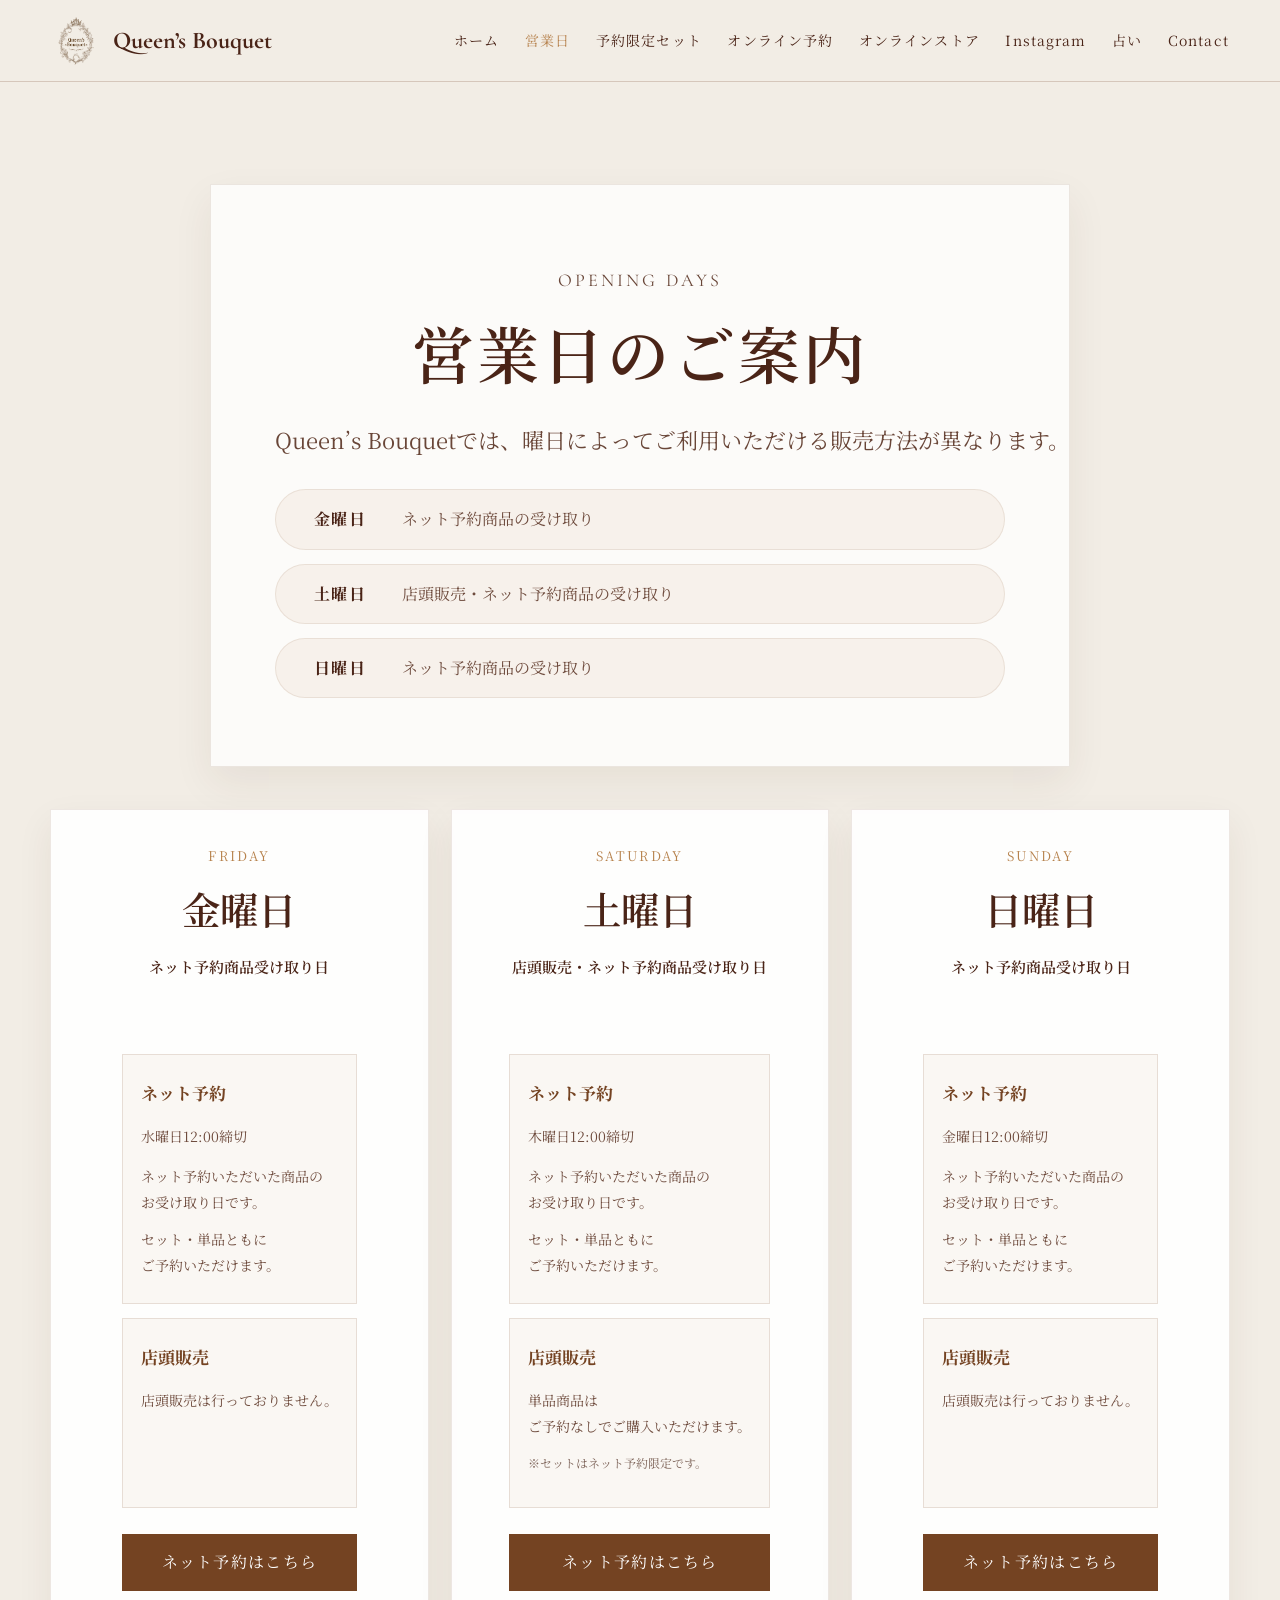
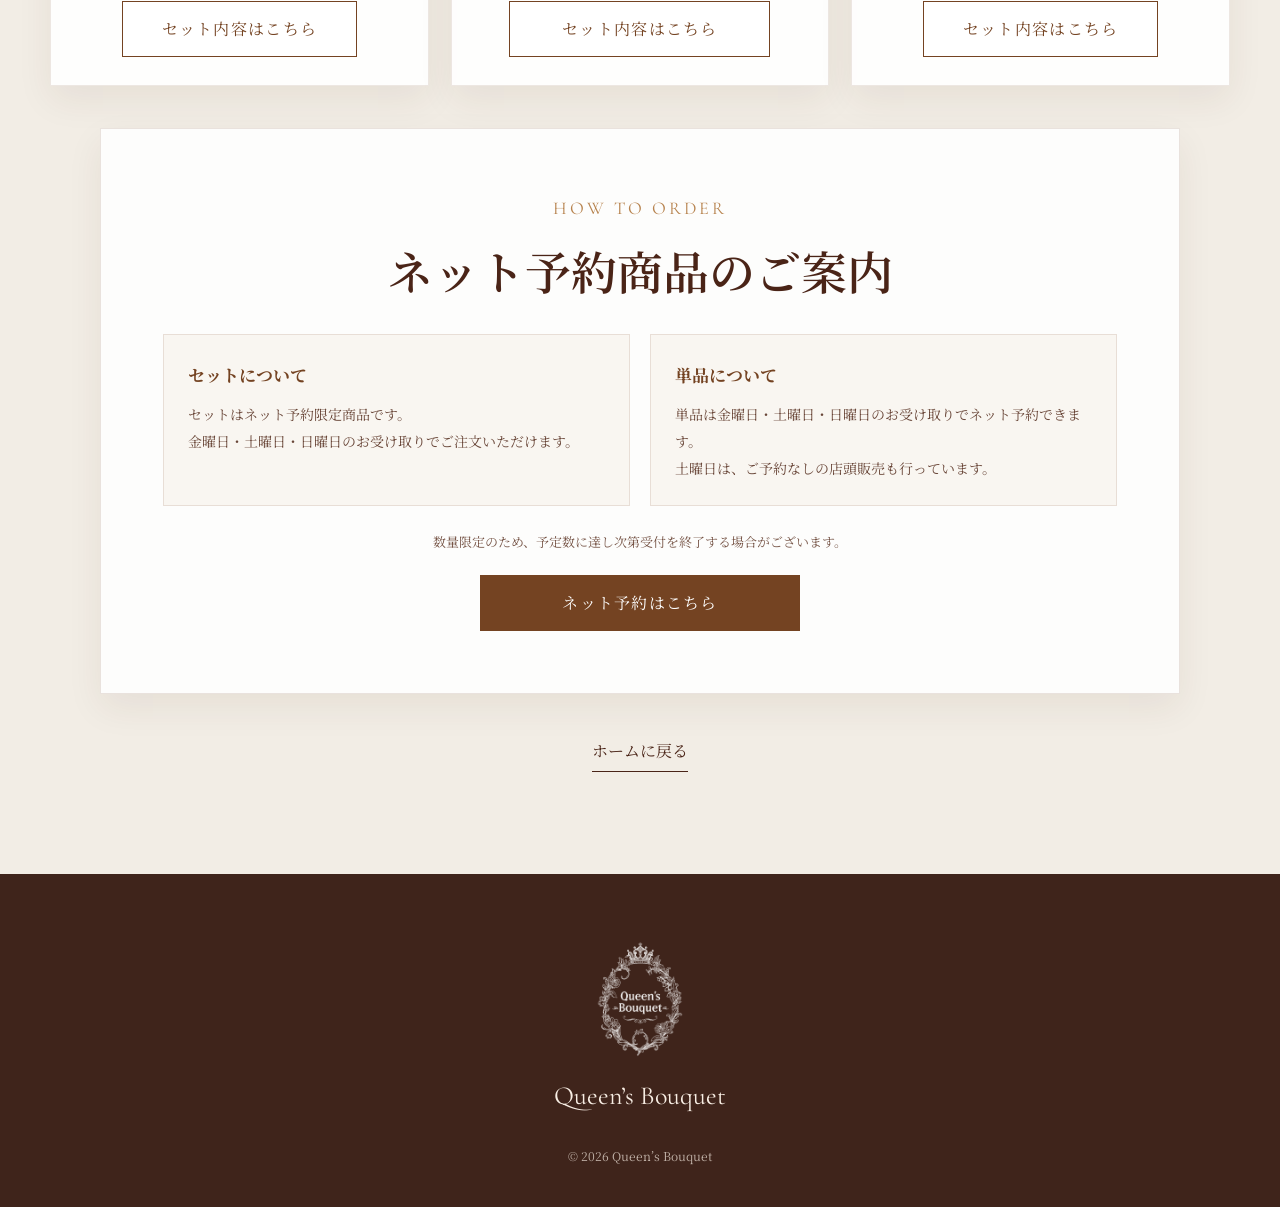
==== commit 0a15d507: "Move contact link to end of navigation" ====
--- a/business-days.html
+++ b/business-days.html
@@ -44,6 +44,12 @@
       <a href="https://queensbouquet.stores.jp/" target="_blank" rel="noopener">オンラインストア</a>
       <a href="https://www.instagram.com/queens__bouquet/" target="_blank" rel="noopener">Instagram</a>
       <a href="index.html#fortune">占い</a>
+      <a href="https://queensbouquet.stores.jp/inquiry"
+  target="_blank"
+  rel="noopener"
+>
+  Contact
+</a>
     </nav>
   </header>
 
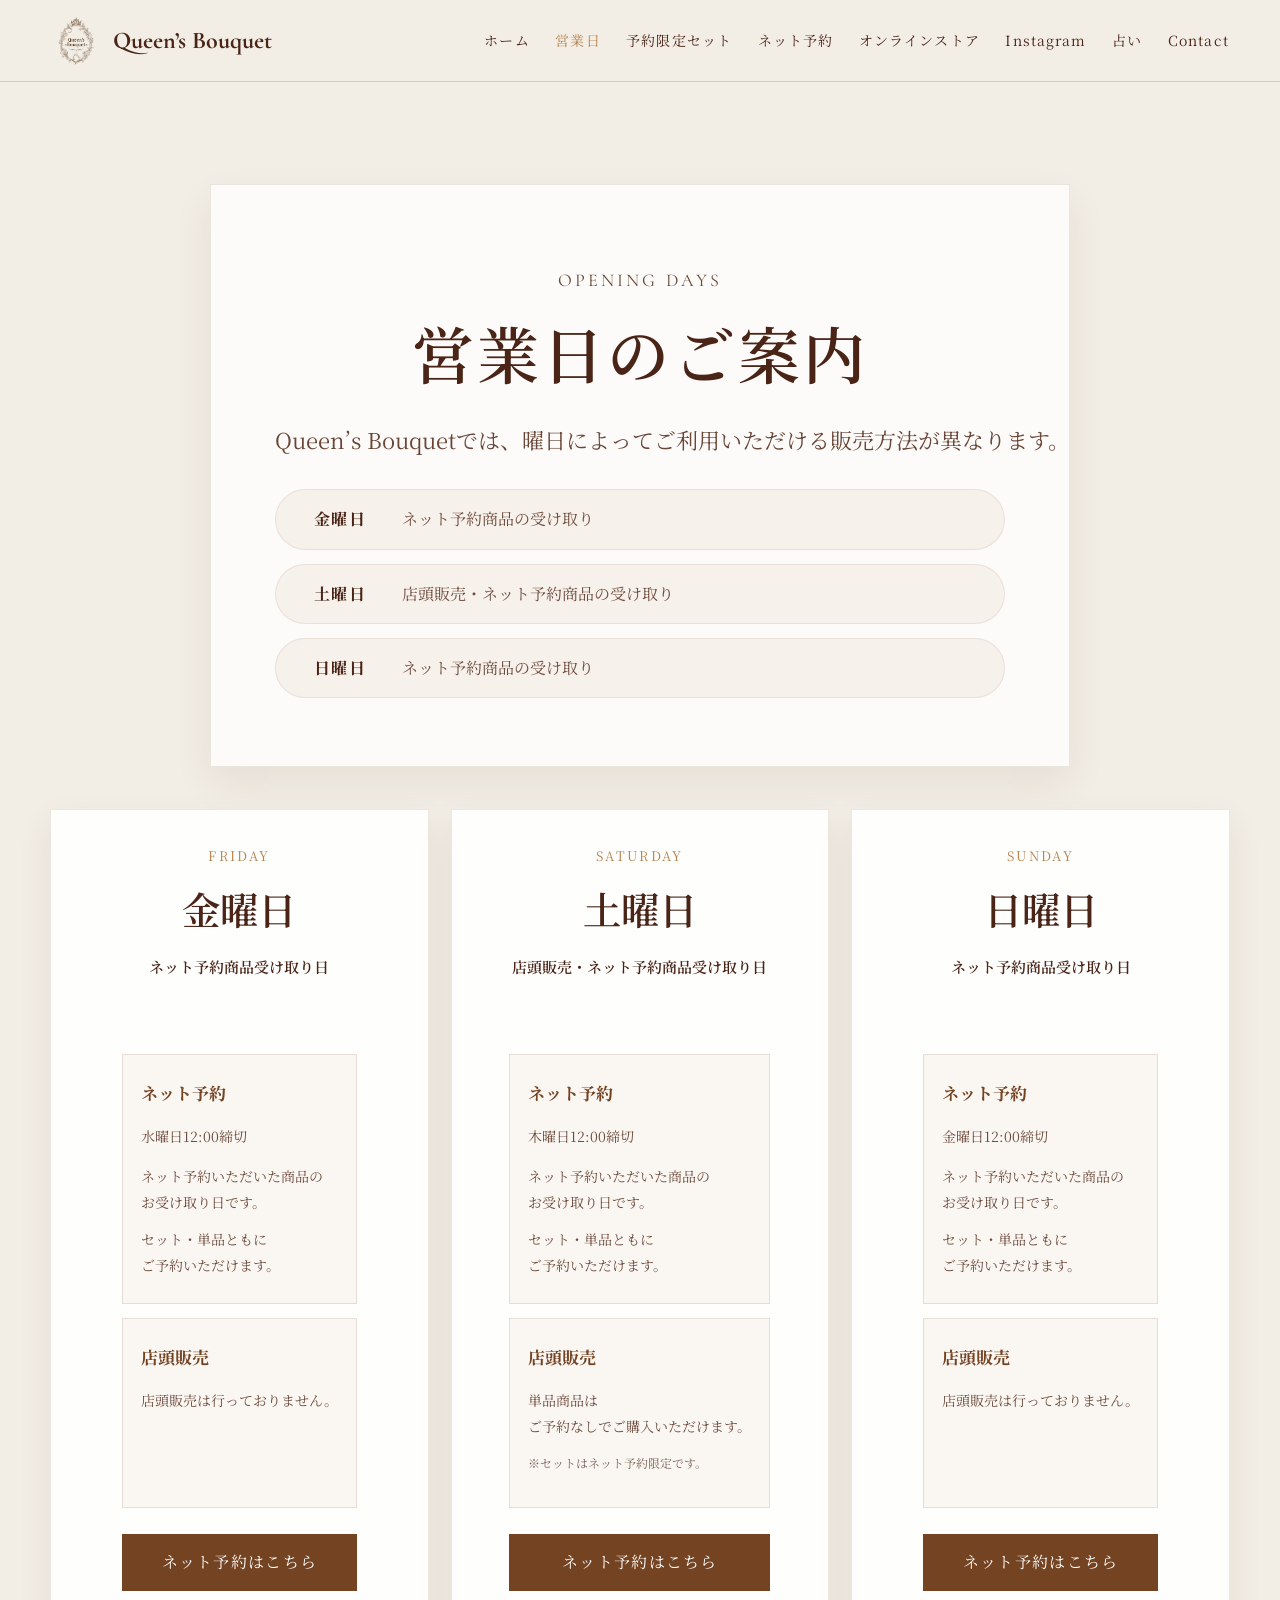
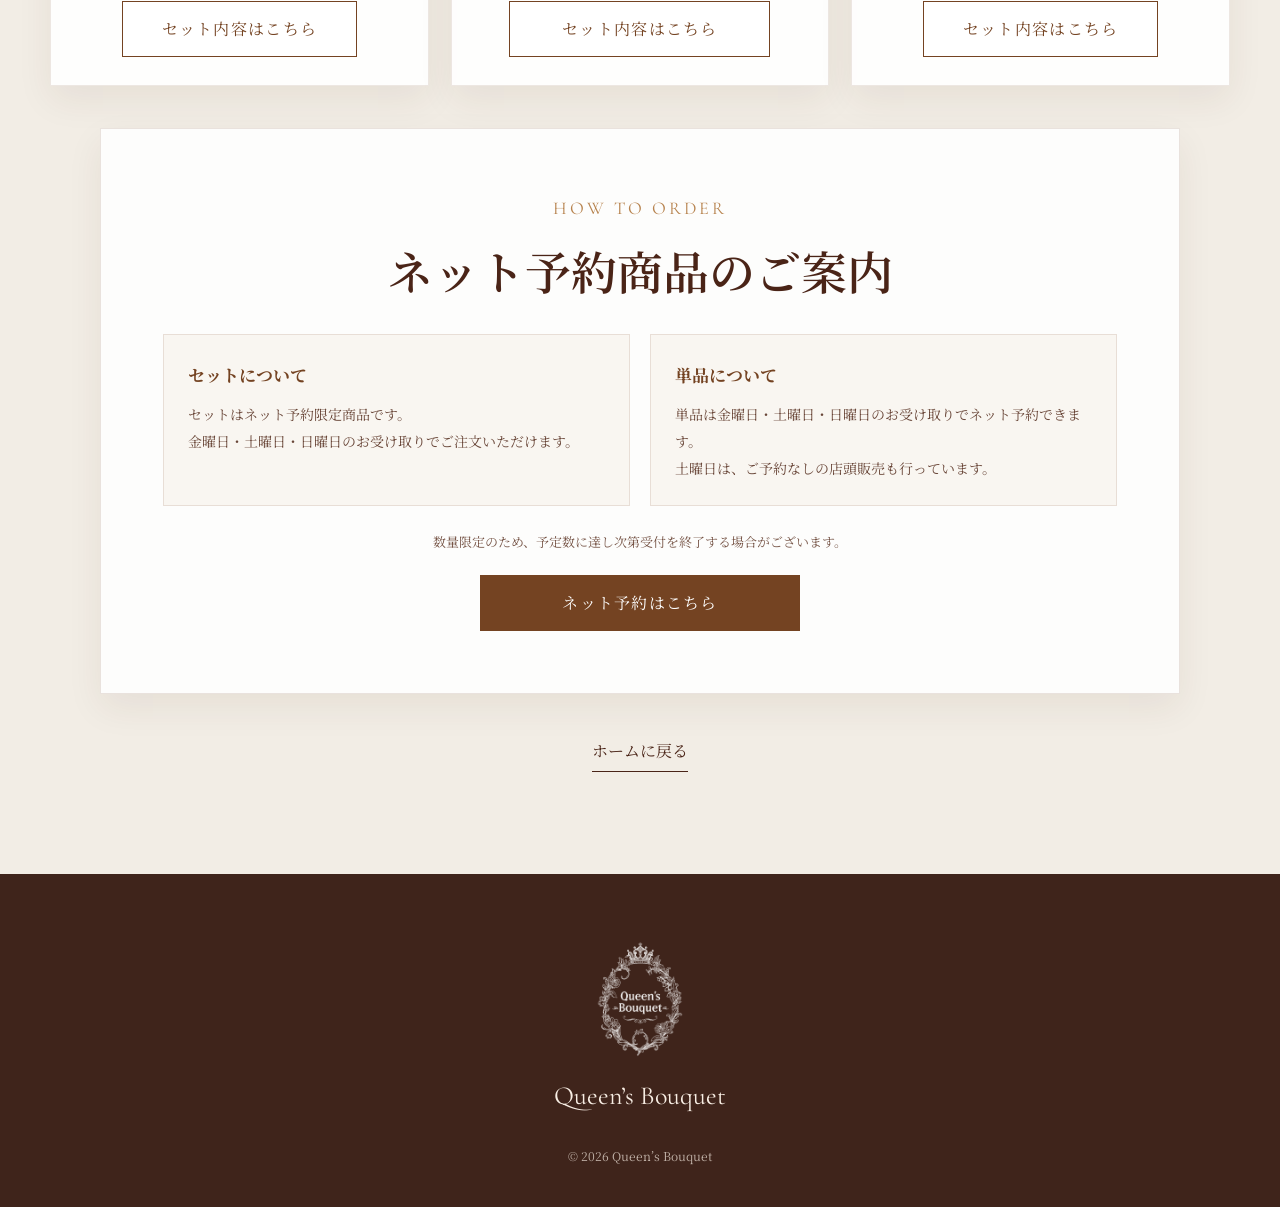
==== commit 4f11711c: "Rename online reservation to net reservation" ====
--- a/business-days.html
+++ b/business-days.html
@@ -40,7 +40,7 @@
       <a href="index.html#home">ホーム</a>
       <a href="business-days.html" aria-current="page">営業日</a>
       <a href="reservation.html">予約限定セット</a>
-      <a href="https://queens-bouquet.take-eats.jp/" target="_blank" rel="noopener">オンライン予約</a>
+      <a href="https://queens-bouquet.take-eats.jp/" target="_blank" rel="noopener">ネット予約</a>
       <a href="https://queensbouquet.stores.jp/" target="_blank" rel="noopener">オンラインストア</a>
       <a href="https://www.instagram.com/queens__bouquet/" target="_blank" rel="noopener">Instagram</a>
       <a href="index.html#fortune">占い</a>
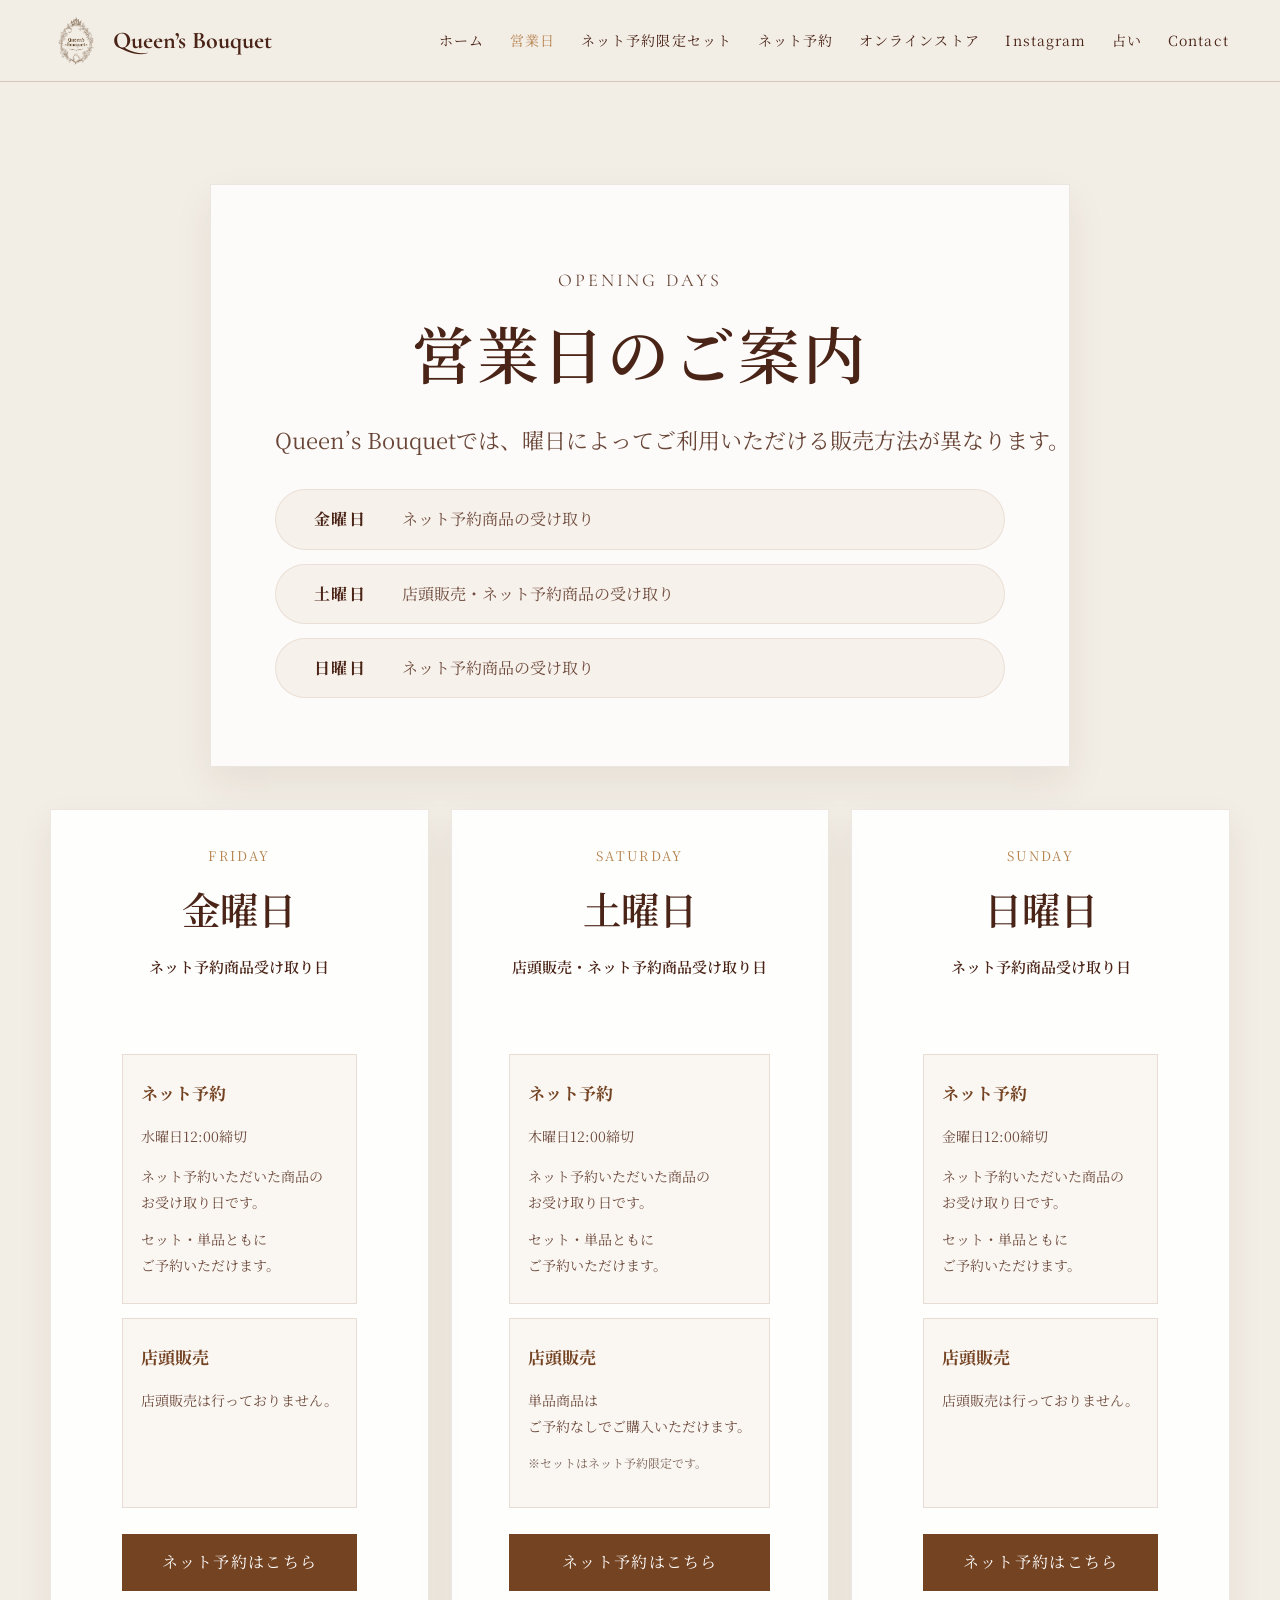
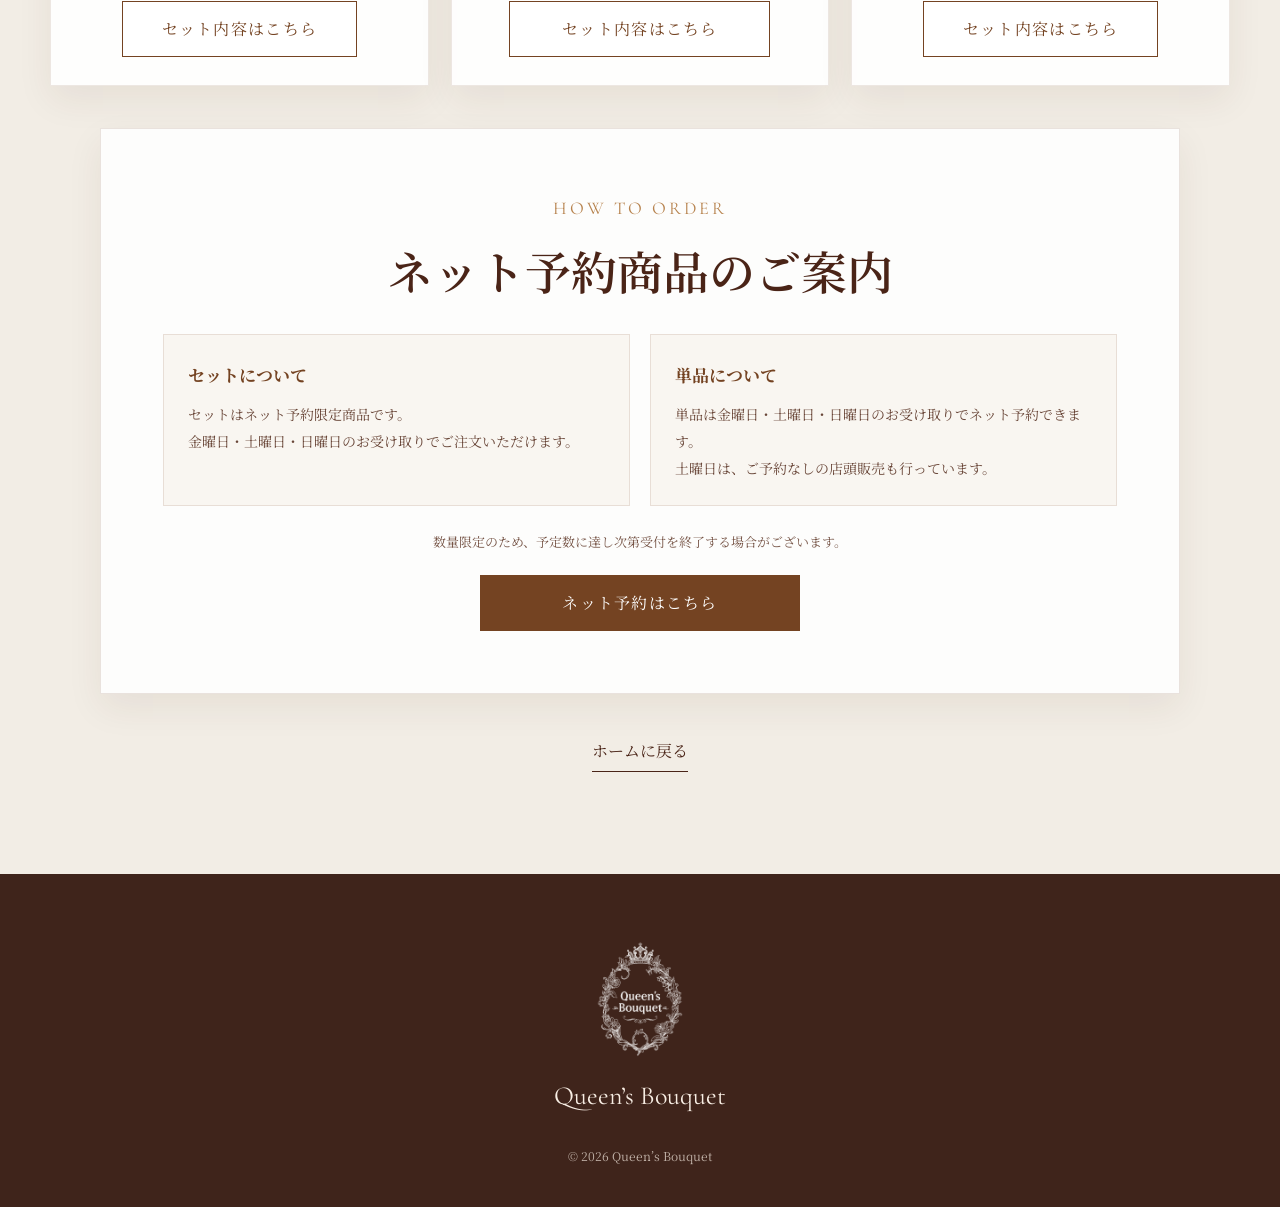
==== commit 77d8b2cb: "Rename reservation set tab" ====
--- a/business-days.html
+++ b/business-days.html
@@ -39,7 +39,7 @@
     <nav class="main-nav" aria-label="メインメニュー">
       <a href="index.html#home">ホーム</a>
       <a href="business-days.html" aria-current="page">営業日</a>
-      <a href="reservation.html">予約限定セット</a>
+      <a href="reservation.html">ネット予約限定セット</a>
       <a href="https://queens-bouquet.take-eats.jp/" target="_blank" rel="noopener">ネット予約</a>
       <a href="https://queensbouquet.stores.jp/" target="_blank" rel="noopener">オンラインストア</a>
       <a href="https://www.instagram.com/queens__bouquet/" target="_blank" rel="noopener">Instagram</a>
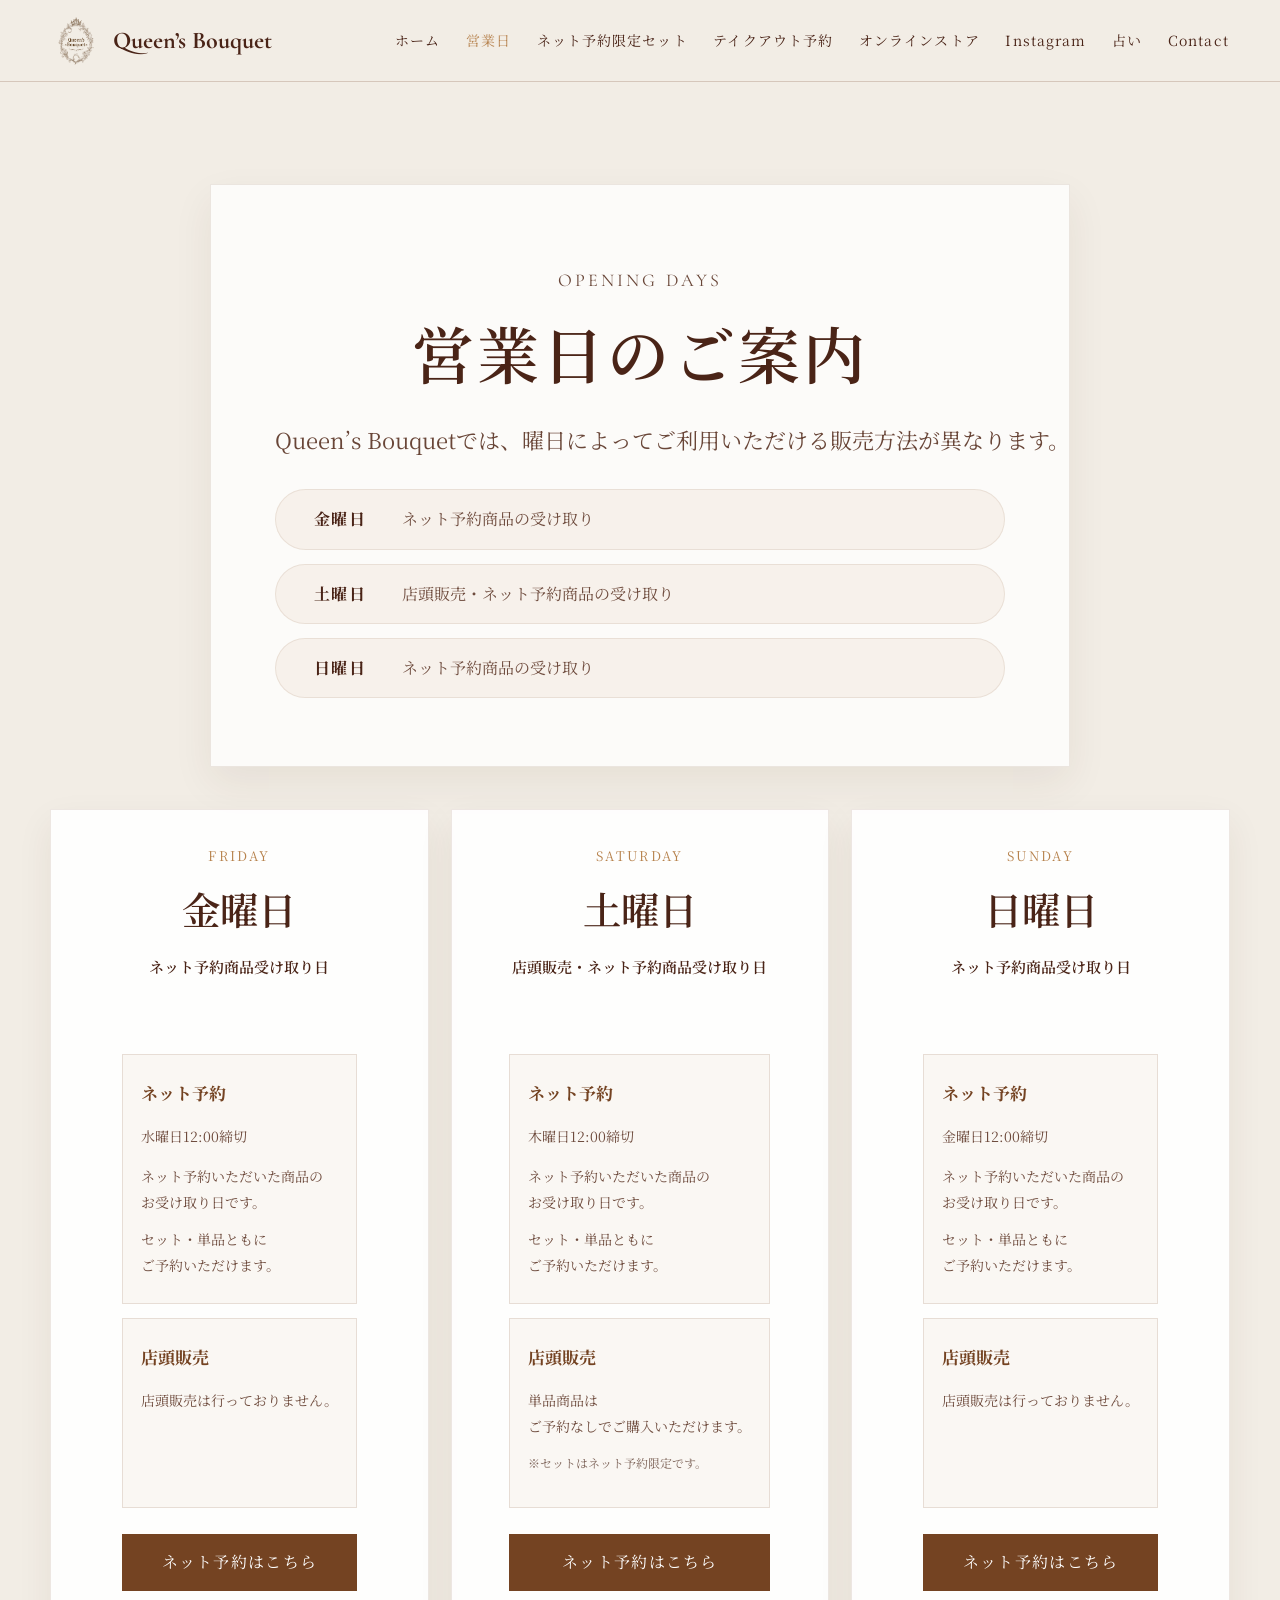
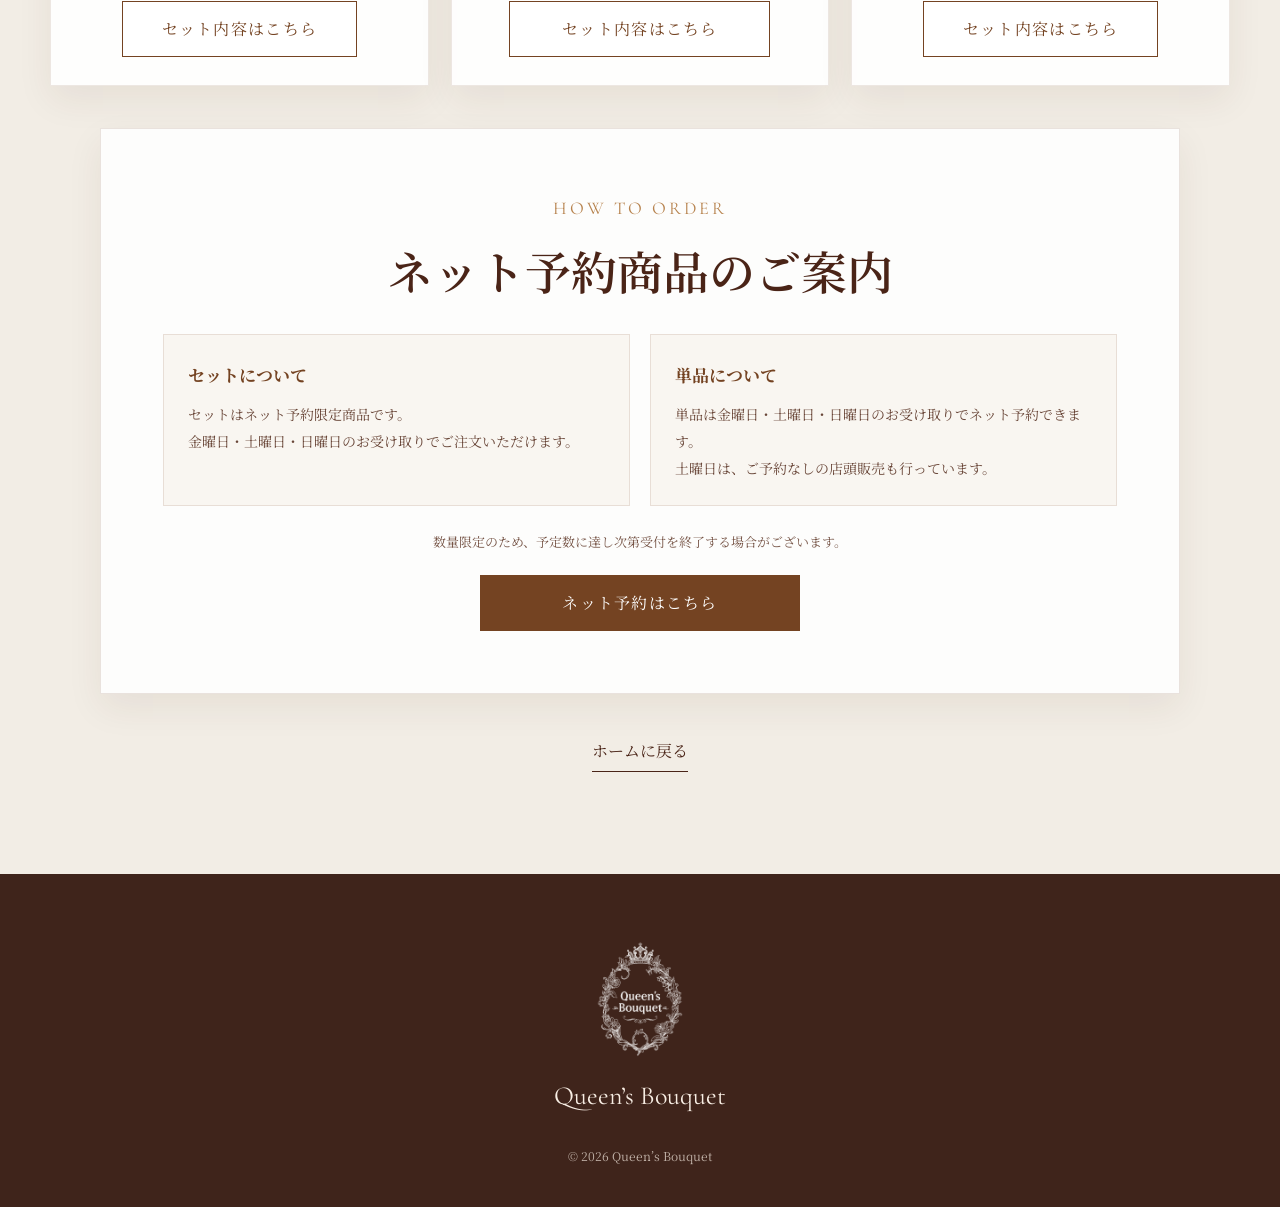
==== commit bbacab30: "Rename reservation set tab" ====
--- a/business-days.html
+++ b/business-days.html
@@ -40,7 +40,7 @@
       <a href="index.html#home">ホーム</a>
       <a href="business-days.html" aria-current="page">営業日</a>
       <a href="reservation.html">ネット予約限定セット</a>
-      <a href="https://queens-bouquet.take-eats.jp/" target="_blank" rel="noopener">ネット予約</a>
+      <a href="https://queens-bouquet.take-eats.jp/" target="_blank" rel="noopener">テイクアウト予約</a>
       <a href="https://queensbouquet.stores.jp/" target="_blank" rel="noopener">オンラインストア</a>
       <a href="https://www.instagram.com/queens__bouquet/" target="_blank" rel="noopener">Instagram</a>
       <a href="index.html#fortune">占い</a>
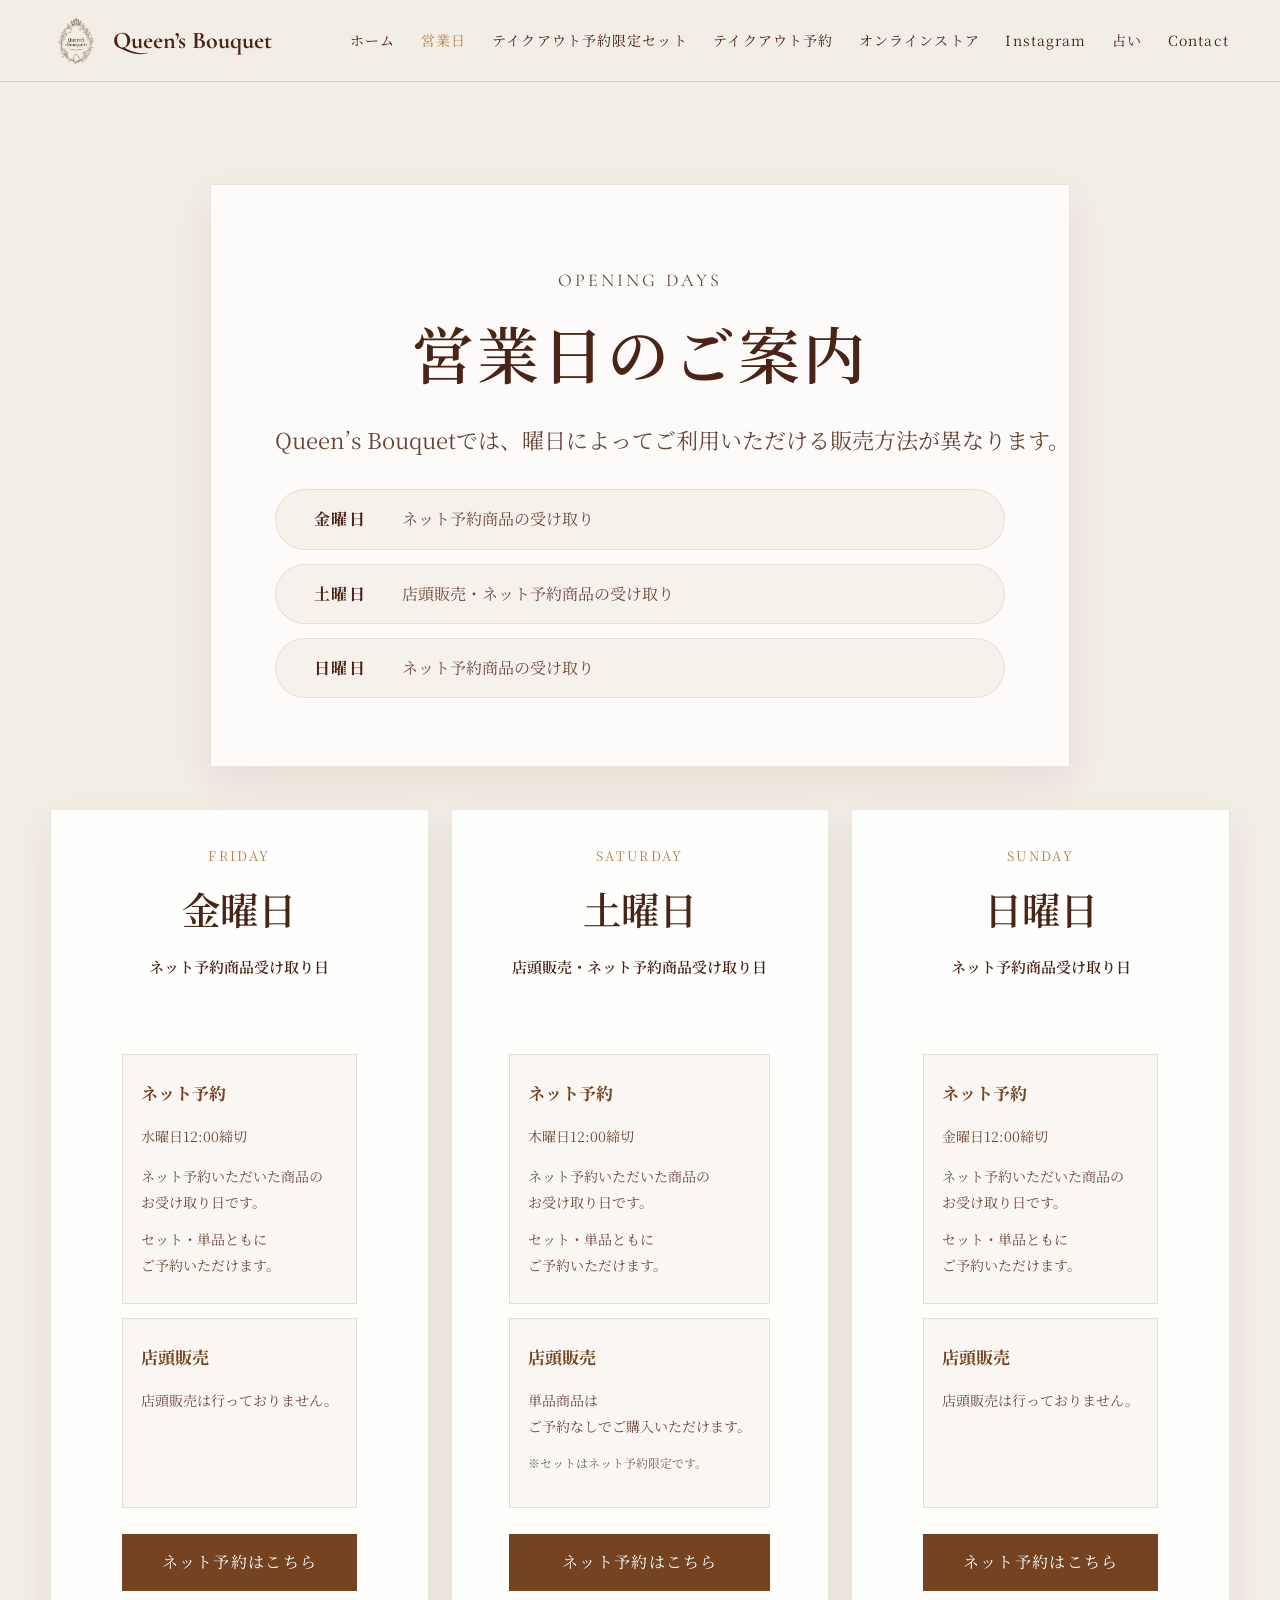
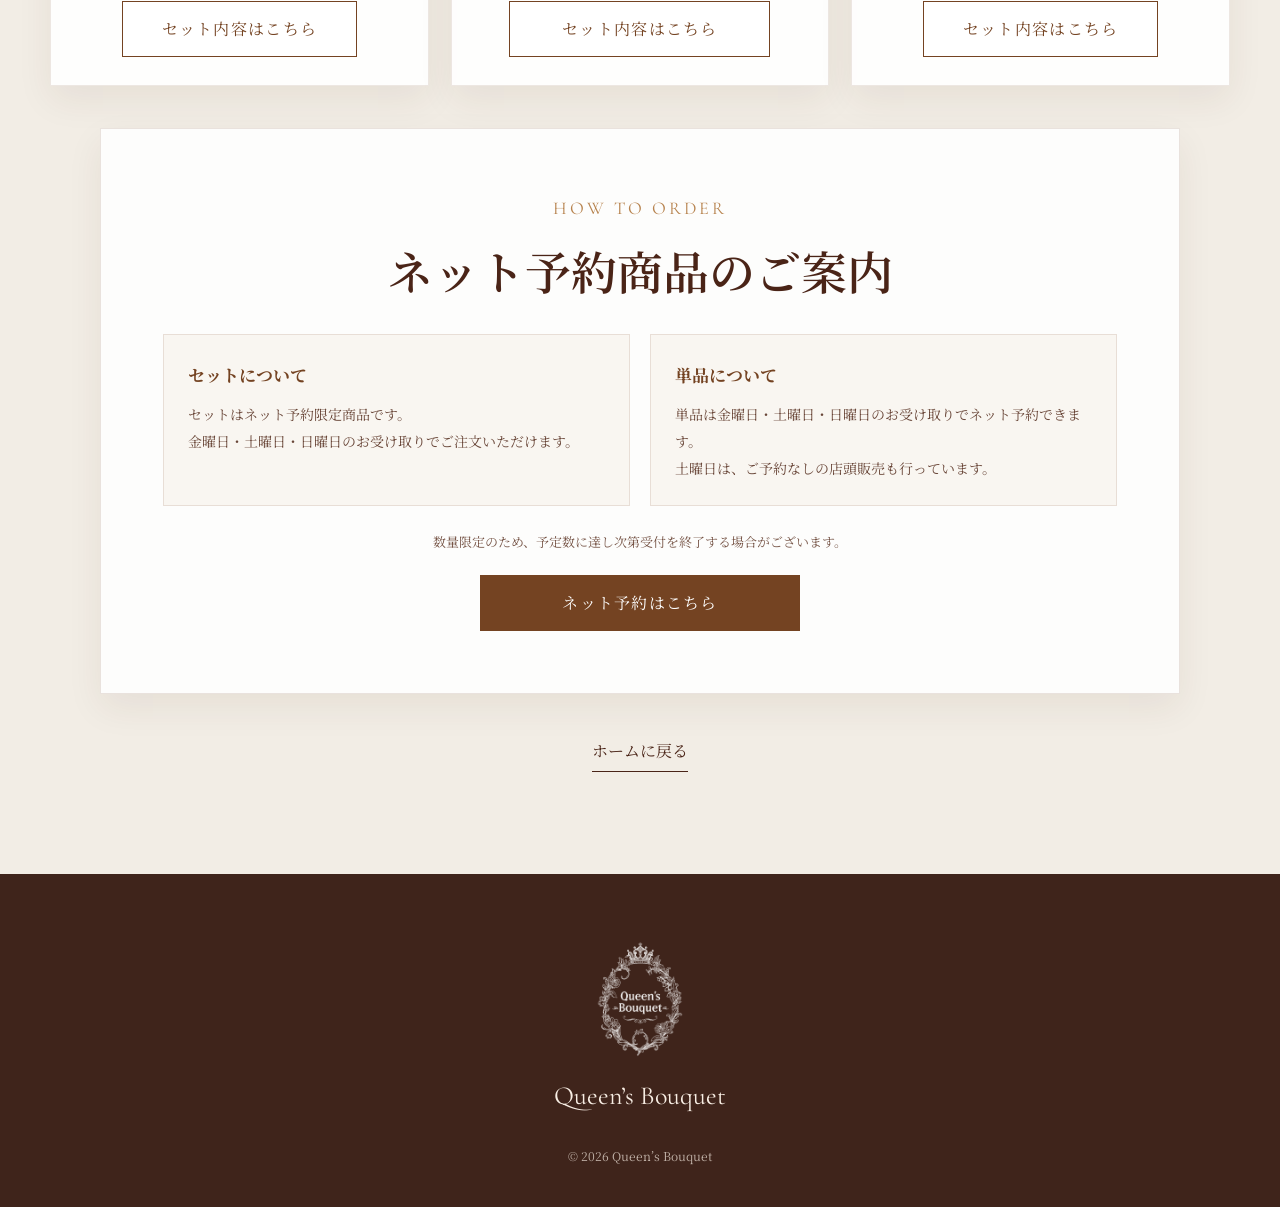
==== commit 3bdad7aa: "Rename reservation set tab" ====
--- a/business-days.html
+++ b/business-days.html
@@ -39,7 +39,7 @@
     <nav class="main-nav" aria-label="メインメニュー">
       <a href="index.html#home">ホーム</a>
       <a href="business-days.html" aria-current="page">営業日</a>
-      <a href="reservation.html">ネット予約限定セット</a>
+      <a href="reservation.html">テイクアウト予約限定セット</a>
       <a href="https://queens-bouquet.take-eats.jp/" target="_blank" rel="noopener">テイクアウト予約</a>
       <a href="https://queensbouquet.stores.jp/" target="_blank" rel="noopener">オンラインストア</a>
       <a href="https://www.instagram.com/queens__bouquet/" target="_blank" rel="noopener">Instagram</a>
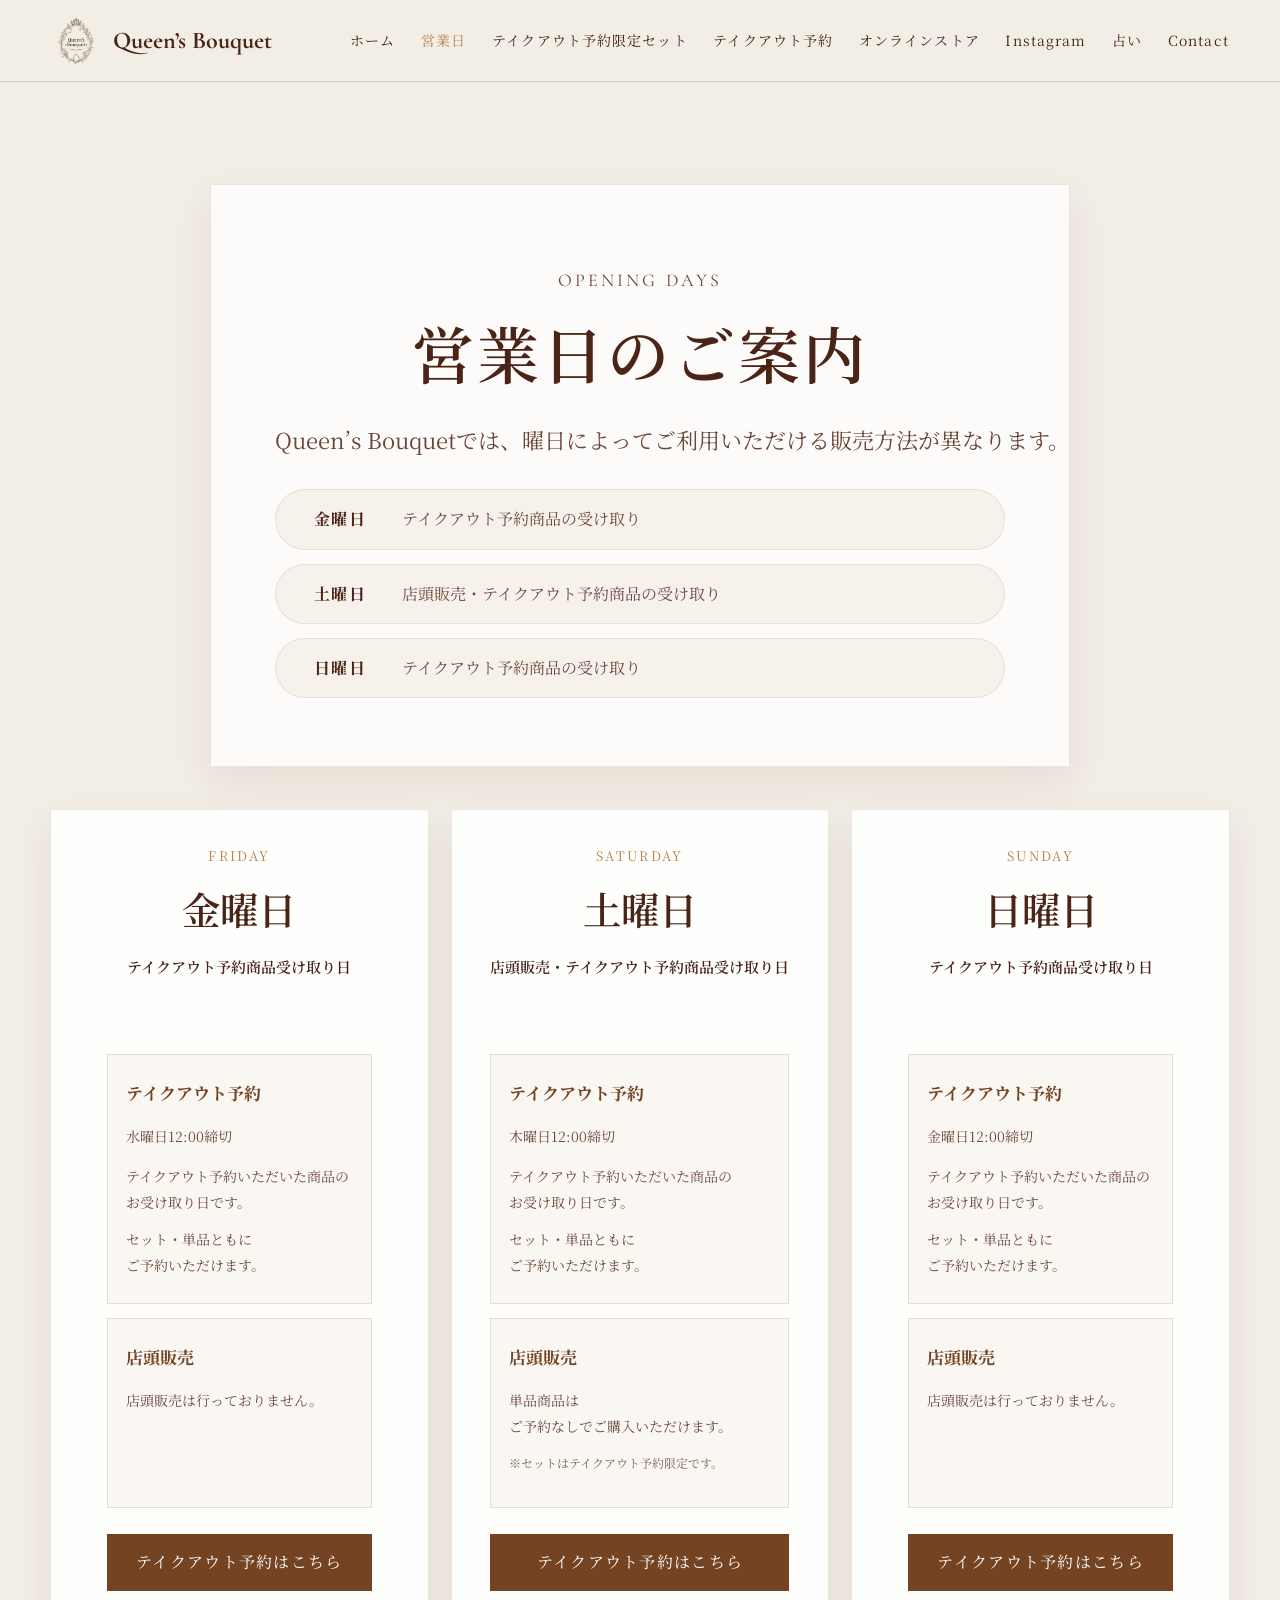
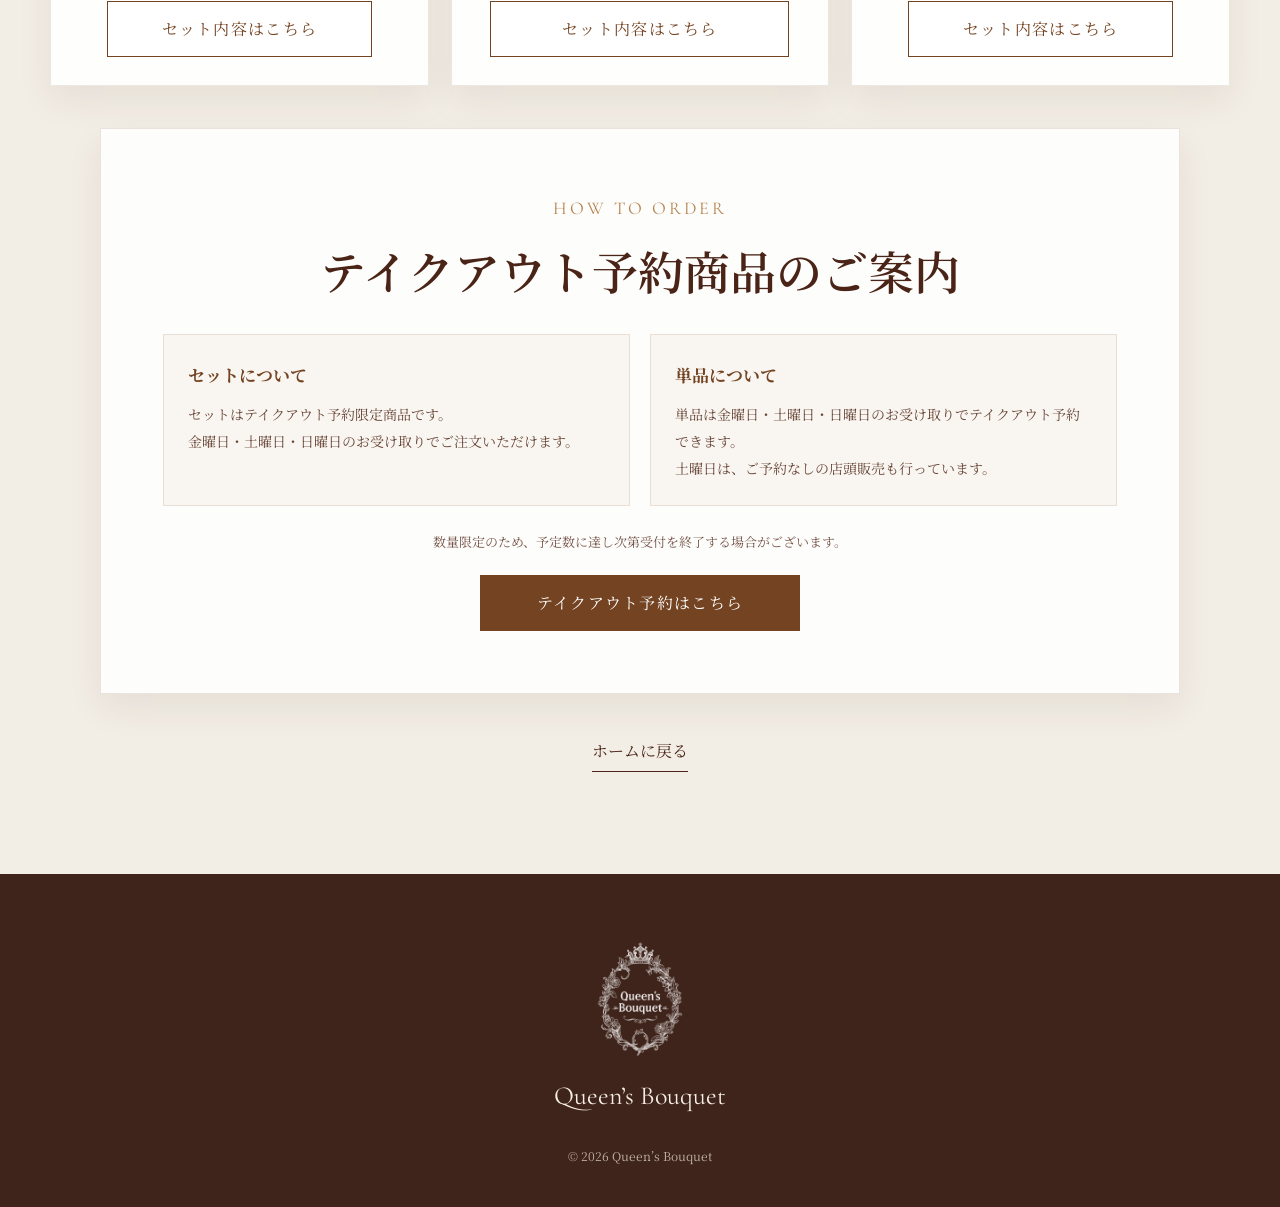
==== commit af64357e: "Update shop information" ====
--- a/business-days.html
+++ b/business-days.html
@@ -5,7 +5,7 @@
   <meta name="viewport" content="width=device-width, initial-scale=1">
   <meta
     name="description"
-    content="Queen’s Bouquetの営業日と、曜日ごとの店頭販売・ネット予約商品受け取り方法をご案内します。"
+    content="Queen’s Bouquetの営業日と、曜日ごとの店頭販売・テイクアウト予約商品受け取り方法をご案内します。"
   >
   <title>営業日のご案内｜Queen’s Bouquet</title>
 
@@ -65,15 +65,15 @@
       <div class="business-overview business-overview-final">
         <p>
           <strong>金曜日</strong>
-          <span>ネット予約商品の受け取り</span>
+          <span>テイクアウト予約商品の受け取り</span>
         </p>
         <p>
           <strong>土曜日</strong>
-          <span>店頭販売・ネット予約商品の受け取り</span>
+          <span>店頭販売・テイクアウト予約商品の受け取り</span>
         </p>
         <p>
           <strong>日曜日</strong>
-          <span>ネット予約商品の受け取り</span>
+          <span>テイクアウト予約商品の受け取り</span>
         </p>
       </div>
     </section>
@@ -83,15 +83,15 @@
         <div class="business-card-heading">
           <p class="business-day">FRIDAY</p>
           <h2>金曜日</h2>
-          <p class="business-type business-type-final">ネット予約商品受け取り日</p>
+          <p class="business-type business-type-final">テイクアウト予約商品受け取り日</p>
         </div>
 
         <div class="business-card-content">
           <div class="business-method-box">
-            <strong>ネット予約</strong>
+            <strong>テイクアウト予約</strong>
             <p class="business-box-deadline">水曜日12:00締切</p>
             <p>
-              ネット予約いただいた商品の<br>
+              テイクアウト予約いただいた商品の<br>
               お受け取り日です。
             </p>
             <p>
@@ -108,7 +108,7 @@
 
         <div class="business-card-buttons">
           <a class="button" href="https://queens-bouquet.take-eats.jp/" target="_blank" rel="noopener">
-            ネット予約はこちら
+            テイクアウト予約はこちら
           </a>
           <a class="button button-secondary" href="reservation.html">
             セット内容はこちら
@@ -120,15 +120,15 @@
         <div class="business-card-heading">
           <p class="business-day">SATURDAY</p>
           <h2>土曜日</h2>
-          <p class="business-type business-type-final">店頭販売・ネット予約商品受け取り日</p>
+          <p class="business-type business-type-final">店頭販売・テイクアウト予約商品受け取り日</p>
         </div>
 
         <div class="business-card-content">
           <div class="business-method-box">
-            <strong>ネット予約</strong>
+            <strong>テイクアウト予約</strong>
             <p class="business-box-deadline">木曜日12:00締切</p>
             <p>
-              ネット予約いただいた商品の<br>
+              テイクアウト予約いただいた商品の<br>
               お受け取り日です。
             </p>
             <p>
@@ -143,13 +143,13 @@
               単品商品は<br>
               ご予約なしでご購入いただけます。
             </p>
-            <p class="business-method-note">※セットはネット予約限定です。</p>
+            <p class="business-method-note">※セットはテイクアウト予約限定です。</p>
           </div>
         </div>
 
         <div class="business-card-buttons">
           <a class="button" href="https://queens-bouquet.take-eats.jp/" target="_blank" rel="noopener">
-            ネット予約はこちら
+            テイクアウト予約はこちら
           </a>
           <a class="button button-secondary" href="reservation.html">
             セット内容はこちら
@@ -161,15 +161,15 @@
         <div class="business-card-heading">
           <p class="business-day">SUNDAY</p>
           <h2>日曜日</h2>
-          <p class="business-type business-type-final">ネット予約商品受け取り日</p>
+          <p class="business-type business-type-final">テイクアウト予約商品受け取り日</p>
         </div>
 
         <div class="business-card-content">
           <div class="business-method-box">
-            <strong>ネット予約</strong>
+            <strong>テイクアウト予約</strong>
             <p class="business-box-deadline">金曜日12:00締切</p>
             <p>
-              ネット予約いただいた商品の<br>
+              テイクアウト予約いただいた商品の<br>
               お受け取り日です。
             </p>
             <p>
@@ -186,7 +186,7 @@
 
         <div class="business-card-buttons">
           <a class="button" href="https://queens-bouquet.take-eats.jp/" target="_blank" rel="noopener">
-            ネット予約はこちら
+            テイクアウト予約はこちら
           </a>
           <a class="button button-secondary" href="reservation.html">
             セット内容はこちら
@@ -198,14 +198,14 @@
     <section class="business-guide section-shell reveal">
       <div class="business-guide-heading">
         <p class="eyebrow">How to Order</p>
-        <h2>ネット予約商品のご案内</h2>
+        <h2>テイクアウト予約商品のご案内</h2>
       </div>
 
       <div class="business-guide-grid">
         <div>
           <strong>セットについて</strong>
           <p>
-            セットはネット予約限定商品です。<br>
+            セットはテイクアウト予約限定商品です。<br>
             金曜日・土曜日・日曜日のお受け取りでご注文いただけます。
           </p>
         </div>
@@ -213,7 +213,7 @@
         <div>
           <strong>単品について</strong>
           <p>
-            単品は金曜日・土曜日・日曜日のお受け取りでネット予約できます。<br>
+            単品は金曜日・土曜日・日曜日のお受け取りでテイクアウト予約できます。<br>
             土曜日は、ご予約なしの店頭販売も行っています。
           </p>
         </div>
@@ -224,7 +224,7 @@
       </p>
 
       <a class="button" href="https://queens-bouquet.take-eats.jp/" target="_blank" rel="noopener">
-        ネット予約はこちら
+        テイクアウト予約はこちら
       </a>
     </section>
 
